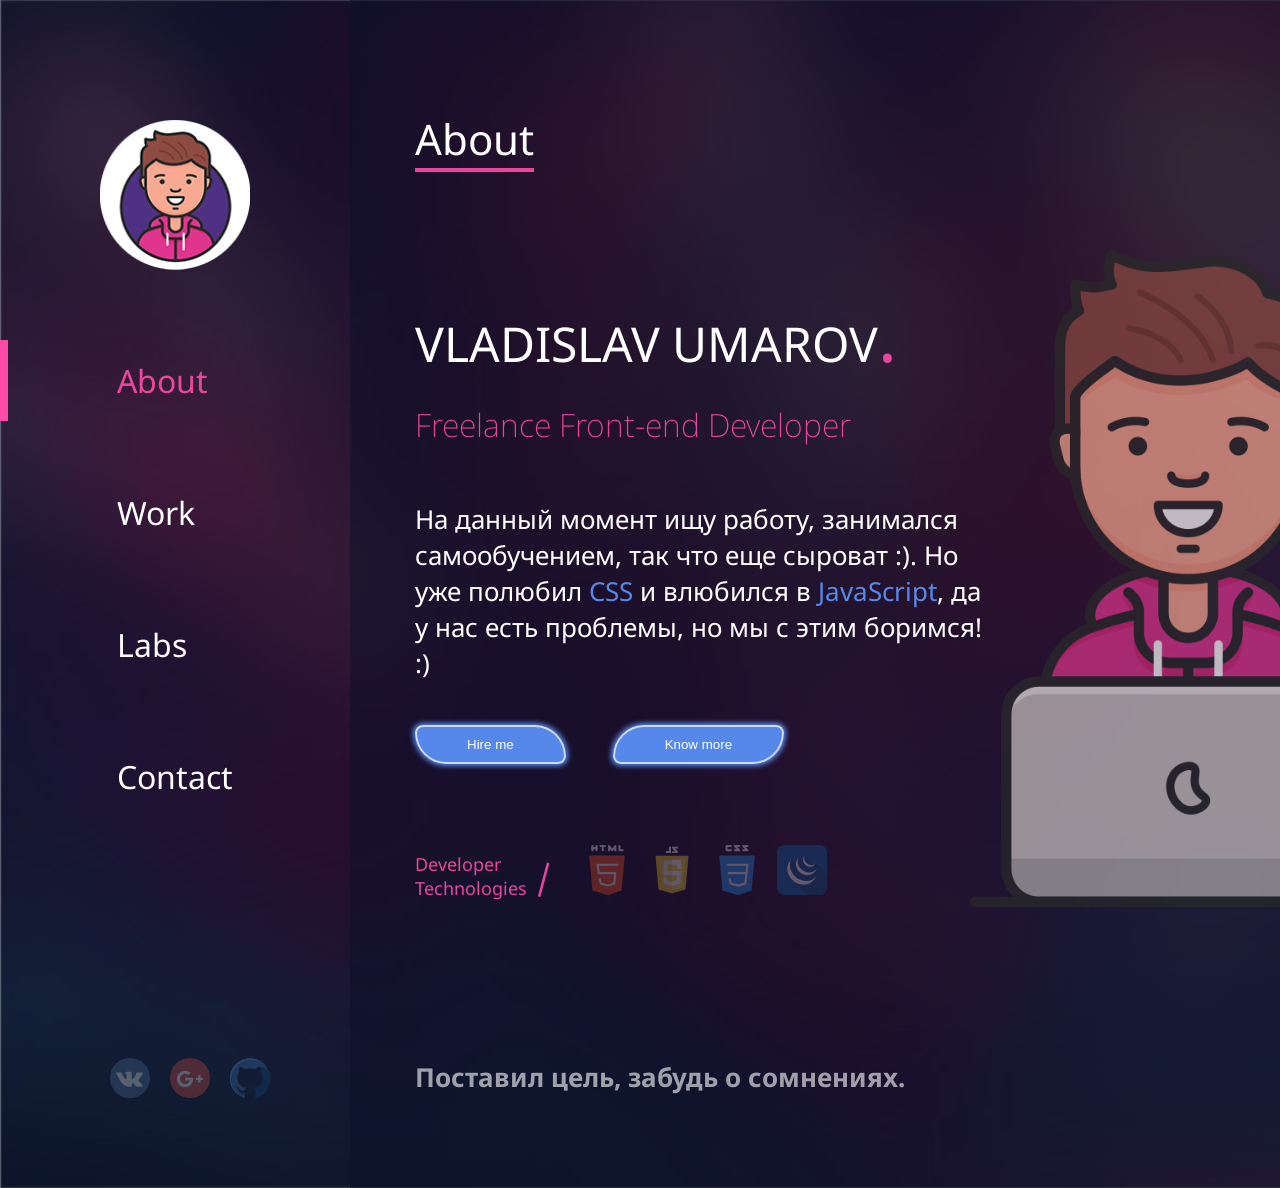
==== about.html @ 16d1de75 "test3" ====
<!DOCTYPE html>
<html lang="en">
<head>
	<meta charset="UTF-8">
  <meta name="viewport" content="width=device-width,initial-scale=1.0">
  <link href="https://fonts.googleapis.com/css?family=K2D" rel="stylesheet">
	<title>Portfolio</title>
  <link rel="stylesheet" href="css/main.css">
</head>
<body>
  <div class="container">
  <div class="index-column__left">
    	<header class="header">
    	 <div class="avatar">
         <img src="img/avatar.png" alt="avatar" a>
       </div>
       <nav class="nav-bar">
         <ul class="nav__list">
           <li class="nav__item"><a class="nav__link nav__link_active">About</a></li>
           <li class="nav__item"><a class="nav__link" href="index.html">Work</a></li>
           <li class="nav__item nav__item_dis"><a class="nav__link" href="">Labs</a></li>
           <li class="nav__item"><a class="nav__link" href="">Contact</a></li>
         </ul>
       </nav>
    	</header>

      <footer class="footer__nav-bar">
        <ul class="social__list">
          <li class="social__item"><a class="social__link" href="#"><img src="img/vk.svg" alt=""></a> </li>
          <li class="social__item"><a class="social__link" href="#"><img src="img/google-plus.svg" alt=""></a></li>
          <li class="social__item"><a class="social__link" href="#"><img src="img/github.svg" alt=""></a></li>
       </ul>
      </footer>
  </div>
  <div class="index-column__right index-column__right_avatar">
    <main class="entry">
      <h2 class="entry__title"><span class="entry__title_eff">About</span></h2>
      <section class="about">
        <h1 class="about__title">VLADISLAV UMAROV</h1>
        <h3 class="about__subtitle">Freelance Front-end Developer</h3>
        <p class="about__text">На данный момент ищу работу, занимался самообучением,
                  так что еще сыроват :). Но уже полюбил <span class="about__text_col">CSS</span> и влюбился в <span class="about__text_col">JavaScript</span>,
                  да у нас есть проблемы, но мы с этим боримся! :)
         </p>
         <button class="entry__btn entry__btn_left">Hire me</button>
         <button class="entry__btn entry__btn_right">Know more</button>
         <div class="preview">
         <p class="preview__title">Developer<br>Technologies</p>
           <ul class="preview-menu">
             <li class="preview-menu__item">
              <a class="preview-menu__link" href="#">
                <img src="img/html.svg" alt="">
              </a>
             </li>
             <li class="preview-menu__item preview-menu__item_active">
              <a class="preview-menu__link" href="#">
                <img src="img/js.svg" alt="">
              </a>
             </li>
             <li class="preview-menu__item">
              <a class="preview-menu__link" href="#">
                <img src="img/css.svg" alt="">
              </a>
             </li>
             <li class="preview-menu__item">
              <a class="preview-menu__link preview-menu__link_mod" href="#">
                <img src="img/jquery.svg" alt="">
              </a>
             </li>
           </ul>
         </div>
         <b class="entry__slogan">Поставил цель, забудь о сомнениях.</b>
      </section>
    </main>
  </div>

</body>
</html>
---- css/main.css ----
@import url("https://fonts.googleapis.com/css?family=Noto+Sans:400,700&subset=cyrillic");

:hover {
  transition: all 1s;
}

html {
  box-sizing: border-box;
  width: 100vw;
  height: 100vh;
  padding: 0;
  margin: 0;
  overflow-x: hidden;
}

body {
  box-sizing: inherit;
  width: 100%;
  height: 100%;
  padding: 0;
  margin: 0;

  font-family: "Noto Sans", sans-serif;
  font-size: 26px;
  font-weight: 400;
  color: #fff;

  background: linear-gradient(to right  bottom, purple, crimson);

}

/*   Разметка сетки на две части  */
.container {
  flex-direction: row;

  display: flex;
  min-height: 100vh;

  background-image: url(../img/bg.jpg);
  background-repeat: no-repeat;
  background-size: cover;
  background-position: 0 0;
}

.index-column__left {
  flex-direction: column;
  background-color: rgba(10,17,42, .6);
  display: flex;
  max-width: 350px;
  min-height: 100%;
}

.container:before {
  position: absolute;
  top: 250px;
  left: 345px;

  width: 5px;
  height: 600px;
  overflow-y: hidden;

  content: "";

  background-color: rgba(244, 66, 238,.02);
  border-radius: 20px;

  filter: blur(3px);
}

.index-column__right {
  position: relative;
  flex-direction: column;
  background-color: rgba(10,17,42, .8);
  display: flex;
  width: 100vw;
  min-height: 100%;
}

.index-column__right_avatar:after {
  position: absolute;
  top: 250px;
  left: 620px;

  width: 450px;
  height: 700px;

  content: "";

  background-image: url(../img/avatar-devel.png);
  background-repeat: no-repeat;
  background-size: 450px;

  opacity: .7;
}

/*Боковое меню*/
.header {
  min-width: 200px;
  padding-top: 120px;
  margin: 0;
}

.avatar {
  justify-content: center;

  display: flex;
}

.avatar img {
  width: 150px;
  height: 150px;
  margin: 0 auto;
  margin-bottom: 70px;
}

/* Навигация */
.nav__list {
  flex-direction: column;

  display: flex;
  padding: 0;
  margin: 0;
  margin-bottom: 140px;

  font-size: 32px;
  line-height: 32px;
  color: #fff;
  list-style: none;
}

.nav__item {
  position: relative;

  padding: 25px 117px;
  margin-bottom: 50px;
}

/* Ховер эффекты */
.nav__link_active:before {
  position: absolute;
  top: 0;
  left: 0;

  width: 8px;
  height: 81px;

  content: "";

  background-color: #ff4ba8;
}

.nav__item:hover:before {
  position: absolute;
  top: 0;
  left: 0;

  width: 8px;
  height: 81px;

  content: "";

  background-color: #ff4ba8;
}

.nav__item:hover {
  background-color: rgba(255,255,255, .03);

  cursor: pointer;
}

.nav__link:active {
  color: rgba(255,75,168, .9);

  transition: .1s;

  cursor: pointer;
}

.nav__link {
  text-decoration: none;
  color: #fff;
}

.nav__link_active {
  color: rgba(255,75,168, .9);
}

/* Подвал с соцсетями */
.footer__nav-bar {
  position: relative;
  bottom: 0;

  min-width: 200px;
  min-height: 20vh;

}

.social__list {
  display: flex;
  margin: 0 auto;
  margin: 50px;

  list-style: none;
}

.social__item {
  width: 40px;
  height: 40px;
  margin-left: 20px;

  opacity: .3;
}

.social__item:hover {
  box-shadow: 0 0 2px 2px #fff;
  border-radius: 50%;

  opacity: 1;
}

.social__link {
  text-decoration: none;
  color: #fff;
}

/*==============================*/

/* Основной контент*/
.entry {
  flex-direction: column;

  display: flex;
  width: 570px;
  padding: 110px 5px 0 5px;
  margin: 0;
  margin-left: 60px;
}

.entry__title_eff {
  position: relative;

  display: inline-block;
}

.entry__title_eff:after {
  position: absolute;
  bottom: -5px;
  left: 0;

  width: 100%;
  height: 4px;

  content: "";

  background-color: rgba(255,75,168, .9);;
}

.entry__title {
  padding: 0;
  margin: 0;
  margin-bottom: 120px;

  font-size: 42px;
  font-weight: 400;
}

.about__title {
  padding: 0;
  margin: 0;
  margin-bottom: 20px;

  font-size: 48px;
  font-weight: 400;
}

.about__title:after {
  position: relative;

  content: ".";
  font-size: 70px;
  color: rgba(255,75,168, .9);
}

.about__subtitle {
  margin: 0;
  margin-bottom: 55px;

  font-size: 32px;
  font-weight: 200;
  color: rgba(255,75,168, .9);
}

.about__text {
  margin: 0;
  margin-bottom: 40px;

  text-align: left;
}

.about__text_col {
  font-size: 26px;
  line-height: 32px;
  color: rgba(93,150,255, .9);
}

.preview {
  flex-direction: row;

  display: flex;
  margin-bottom: 130px;
}

.preview__title {
  position: relative;

  font-size: 18px;
  color: rgba(255,75,168, .9);
}

.preview__title::after {
  position: absolute;
  top: 0;
  left: 120px;

  content: "|";
  font-size: 35px;

  transform: rotate(15deg);
}

.preview-menu {
  display: flex;

  list-style: none;
}

.entry__btn {
  margin-bottom: 70px;
}

.entry__btn_left {
  padding: 10px 50px;
  margin-right: 40px;

  color: #fff;

  background-color: rgba(93,150,255, .9);
  box-shadow: 0 0 5px 2px rgba(93,150,255, .9);
  border: 2px solid rgba(255,255,255, .7);
  border-radius: 50px 200px 50px 200px;
}

.entry__btn_right {
  padding: 10px 50px;

  color: #fff;

  background-color: rgba(93,150,255, .9);
  box-shadow: 0 0 5px 2px rgba(93,150,255, .9);
  border: 2px solid rgba(255,255,255, .7);
  border-radius: 200px 50px 200px 50px;
}

.preview-menu__item {
  margin-top: -15px;
  margin-left: 15px;

  opacity: .3;
}

.preview-menu__item:hover {
  opacity: 1;
}

.preview-menu__link img {
  width: 50px;
  height: 50px;
}

.entry__btn:hover {
  color: #fff;

  background-color: rgba(255,75,168, .9);
  box-shadow: 0 0 5px 2px rgba(255,75,168, .9);
  border: 2px solid rgba(255,255,255, .7);
  border-radius: 200px 200px 200px 200px;
}

.entry__slogan {
  position: relative;

  margin: 0;

  color: rgba(255,255,255, .6);
}

.entry__slogan:before {
  position: absolute;
  top: -40px;
  left: -15px;
  z-index: -1;

  width: 20px;
  height: 20px;

  content: url(../img/quote-left.svg);
}

/*================ Block Work ======================*/
.work {
	height: 100%;
  max-width: 100%;
}

.block-entry {
  justify-content: space-between;

  display: flex;
  padding: 110px 0 0 0;
  margin: 0;
  margin-left: 60px;
}

.search {
  position: relative;
  top: -14px;

  width: 550px;
  height: 120px;
  margin-right: 80px;
  overflow: hidden;
}

.search__input {
  position: absolute;
  z-index: 1;

  width: 100%;
  height: 100%;
  padding: 0 65px 25px 60px;

  font-family: "PT Sans", sans-serif;
  font-size: 28px;
  letter-spacing: .3px;
  color: #ddd;

  background-color: rgba(255, 255, 255, 0);
  border: none;
  outline: none;
  transform: scaleX(0);
  transform-origin: 10%;
}

.search__button {
  position: absolute;
  right: 60px;
  bottom: 33px;

  width: 30px;
  height: 30px;

  background-color: transparent;
  border: 3px solid #fff;
  border-radius: 50%;
  outline: none;
  transform: rotate(45deg);

  cursor: pointer;

  -webkit-tap-highlight-color: transparent;
}

.search__button::-moz-focus-inner {
  border: 0;
}

.search__label {
  position: absolute;
  top: 0;
  left: 60px;

  width: 325px;
  height: 77px;
  overflow: hidden;

  font-size: 28px;
  line-height: 95px;
  letter-spacing: .3px;
  color: #ddd;

  pointer-events: none;
}

.search__label div {
  white-space: pre;
}

.search__border {
  position: absolute;
  right: 47px;
  bottom: 32px;

  width: 20px;
  height: 3px;

  background-color: transparent;
  transform: rotate(45deg);

  cursor: pointer;
}

.search__text {
  font-size: 42px;

  opacity: 0;
  pointer-events: none;
}

.search:before {
  position: absolute;
  top: 40px;
  left: 40px;

  width: 4px;
  height: 25px;

  content: "";

  background-color: #fff;

  transition: opacity .3s;

  opacity: 0;
}

.search.edge:before {
  opacity: 1;
}

.search__close {
  position: absolute;
  top: 5px;
  right: 50px;
  z-index: 5;

  font-size: 24px;
  color: rgba(255,75,168, .9);

  transition: opacity .4s;

  cursor: pointer;
  opacity: 0;
  pointer-events: none;
}

.search__close.visible {
  transition-delay: .4s;

  opacity: 1;
  pointer-events: auto;
}

.search__border_span {
  position: relative;

  display: inline-block;
  width: 150%;
}

.search__border_span:after {
  position: absolute;
  top: -30px;
  left: 0;

  width: 100%;
  height: 4px;

  content: "";

  background-color: rgba(255,255,255, 1);;
}

.gallery {
  flex-direction: row;
  flex-wrap: wrap;
  display: flex;
height: 800px;
  margin-left: 60px;
  overflow-y: scroll;
  overflow-x: hidden;

}

.gallery__item {
  width: 325px;
  height: 235px;
  margin: 0;
  margin-right: 20px;
  margin-bottom: 70px;

}
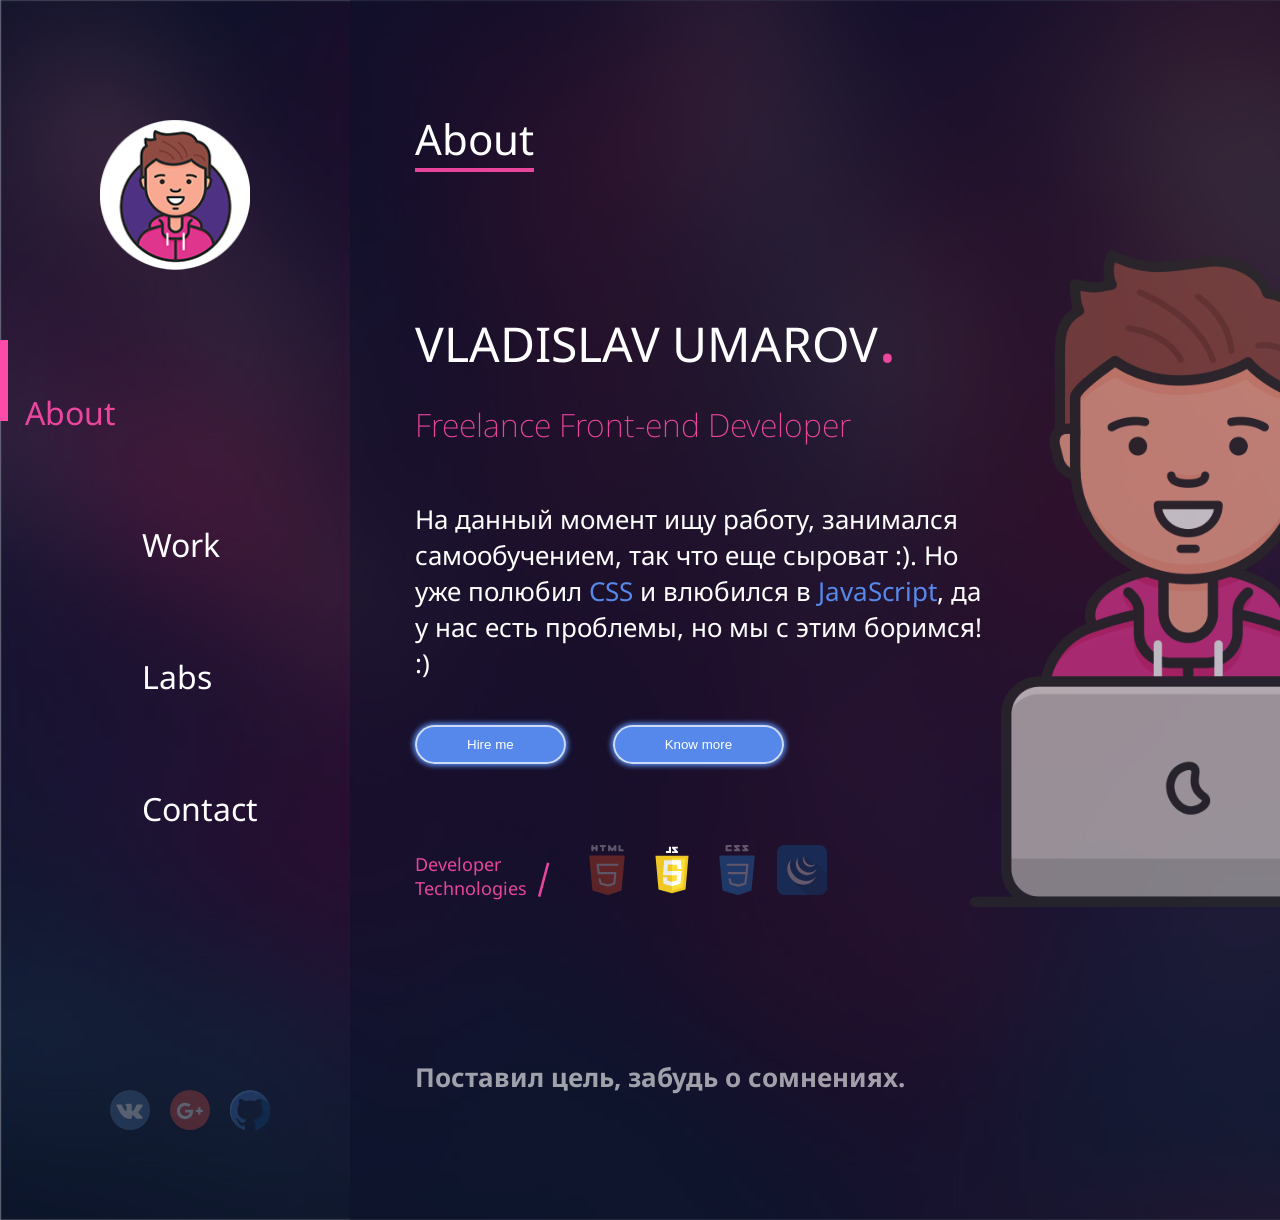
==== commit fb020153: "and new style css" ====
--- a/about.html
+++ b/about.html
@@ -48,22 +48,22 @@
          <p class="preview__title">Developer<br>Technologies</p>
            <ul class="preview-menu">
              <li class="preview-menu__item">
-              <a class="preview-menu__link" href="#">
+              <a class="preview-menu__link">
                 <img src="img/html.svg" alt="">
               </a>
              </li>
              <li class="preview-menu__item preview-menu__item_active">
-              <a class="preview-menu__link" href="#">
+              <a class="preview-menu__link">
                 <img src="img/js.svg" alt="">
               </a>
              </li>
              <li class="preview-menu__item">
-              <a class="preview-menu__link" href="#">
+              <a class="preview-menu__link">
                 <img src="img/css.svg" alt="">
               </a>
              </li>
              <li class="preview-menu__item">
-              <a class="preview-menu__link preview-menu__link_mod" href="#">
+              <a class="preview-menu__link preview-menu__link_mod">
                 <img src="img/jquery.svg" alt="">
               </a>
              </li>
--- a/css/main.css
+++ b/css/main.css
@@ -1,7 +1,7 @@
 @import url("https://fonts.googleapis.com/css?family=Noto+Sans:400,700&subset=cyrillic");
 
 :hover {
-  transition: all 1s;
+  transition: all .7s;
 }
 
 html {
@@ -25,8 +25,12 @@
   font-weight: 400;
   color: #fff;
 
-  background: linear-gradient(to right  bottom, purple, crimson);
-
+  background: linear-gradient(to right  bottom, purple, crimson) no-repeat;
+}
+
+a {
+  text-decoration: none;
+  color: inherit;
 }
 
 /*   Разметка сетки на две части  */
@@ -38,16 +42,18 @@
 
   background-image: url(../img/bg.jpg);
   background-repeat: no-repeat;
+  background-position: 0 0;
   background-size: cover;
-  background-position: 0 0;
 }
 
 .index-column__left {
   flex-direction: column;
-  background-color: rgba(10,17,42, .6);
+
   display: flex;
   max-width: 350px;
   min-height: 100%;
+
+  background-color: rgba(10,17,42, .6);
 }
 
 .container:before {
@@ -70,10 +76,12 @@
 .index-column__right {
   position: relative;
   flex-direction: column;
-  background-color: rgba(10,17,42, .8);
+
   display: flex;
   width: 100vw;
   min-height: 100%;
+
+  background-color: rgba(10,17,42, .8);
 }
 
 .index-column__right_avatar:after {
@@ -131,52 +139,56 @@
 .nav__item {
   position: relative;
 
+  padding: 25px;
+  margin-bottom: 50px;
+}
+
+/* Ховер эффекты */
+.nav__link_active:before {
+  position: absolute;
+  top: 0;
+  left: 0;
+
+  width: 8px;
+  height: 81px;
+
+  content: "";
+
+  background-color: #ff4ba8;
+}
+
+.nav__item:hover:before {
+  position: absolute;
+  top: 0;
+  left: 0;
+
+  width: 8px;
+  height: 81px;
+
+  content: "";
+
+  background-color: #ff4ba8;
+}
+
+.nav__item:hover {
+  background-color: rgba(255,255,255, .03);
+
+  cursor: pointer;
+}
+
+.nav__link:active {
+  color: rgba(255,75,168, .9);
+
+  transition: .1s;
+
+  cursor: pointer;
+}
+
+.nav__link {
   padding: 25px 117px;
   margin-bottom: 50px;
-}
-
-/* Ховер эффекты */
-.nav__link_active:before {
-  position: absolute;
-  top: 0;
-  left: 0;
-
-  width: 8px;
-  height: 81px;
-
-  content: "";
-
-  background-color: #ff4ba8;
-}
-
-.nav__item:hover:before {
-  position: absolute;
-  top: 0;
-  left: 0;
-
-  width: 8px;
-  height: 81px;
-
-  content: "";
-
-  background-color: #ff4ba8;
-}
-
-.nav__item:hover {
-  background-color: rgba(255,255,255, .03);
-
-  cursor: pointer;
-}
-
-.nav__link:active {
-  color: rgba(255,75,168, .9);
-
-  transition: .1s;
-
-  cursor: pointer;
-}
-
-.nav__link {
+
+  text-align: center;
   text-decoration: none;
   color: #fff;
 }
@@ -192,7 +204,6 @@
 
   min-width: 200px;
   min-height: 20vh;
-
 }
 
 .social__list {
@@ -347,7 +358,7 @@
   background-color: rgba(93,150,255, .9);
   box-shadow: 0 0 5px 2px rgba(93,150,255, .9);
   border: 2px solid rgba(255,255,255, .7);
-  border-radius: 50px 200px 50px 200px;
+  border-radius: 200px 200px 200px 200px;
 }
 
 .entry__btn_right {
@@ -358,7 +369,7 @@
   background-color: rgba(93,150,255, .9);
   box-shadow: 0 0 5px 2px rgba(93,150,255, .9);
   border: 2px solid rgba(255,255,255, .7);
-  border-radius: 200px 50px 200px 50px;
+  border-radius: 200px 200px 200px 200px;
 }
 
 .preview-menu__item {
@@ -367,7 +378,9 @@
 
   opacity: .3;
 }
-
+.preview-menu__item_active{
+  opacity: 1;
+}
 .preview-menu__item:hover {
   opacity: 1;
 }
@@ -408,8 +421,9 @@
 
 /*================ Block Work ======================*/
 .work {
-	height: 100%;
-  max-width: 100%;
+  width: 100%;
+  height: 100%;
+  min-width: 760px;
 }
 
 .block-entry {
@@ -580,22 +594,80 @@
   background-color: rgba(255,255,255, 1);;
 }
 
+/*============== Gallery style ===============*/
 .gallery {
   flex-direction: row;
   flex-wrap: wrap;
-  display: flex;
-height: 800px;
+
+  display: flex;
+  width: 75%;
+  height: 800px;
+  max-width: 2500px;
+  min-width: 760px;
+  padding-top: 15px;
   margin-left: 60px;
+  overflow: -moz-scrollbars-none;
+  overflow-x: hidden;
   overflow-y: scroll;
-  overflow-x: hidden;
-
+
+  -ms-overflow-style: none;
+}
+
+.gallery::-webkit-scrollbar {
+  display: none;
 }
 
 .gallery__item {
   width: 325px;
   height: 235px;
-  margin: 0;
-  margin-right: 20px;
+  margin: 0 auto;
   margin-bottom: 70px;
-
-}
+}
+
+.gallery__img:hover {
+  box-shadow: 0 0 5px 1px rgba(255,255,255, .5);
+  border-radius: 10px;
+}
+
+.gallery__text {
+  font-size: 26px;
+  text-align: center;
+  color: rgba(255,255,255, .8);
+}
+
+.gallery__link {
+}
+
+.gallery_top {
+  position: relative;
+  top: 0;
+
+  width: 73.8%;
+  height: 5px;
+  max-width: 2500px;
+  min-width: 760px;
+  padding: 0;
+  margin: 0 auto;
+  margin-left: 60px;
+
+  background-color: rgba(255,75,168, .9);
+  box-shadow: 0 4px 5px 7px rgba(0,0,0, .7);
+  border-radius: 20%;
+}
+
+.gallery_bot {
+  position: relative;
+  top: 0;
+
+  width: 73.8%;
+  height: 5px;
+  max-width: 2500px;
+  min-width: 760px;
+  padding: 0;
+  margin: 0 auto;
+  margin-left: 60px;
+
+  background-color: rgba(255,75,168, .9);
+  box-shadow: 0 -4px 5px 8px rgba(0,0,0, .7);
+  border-radius: 20%;
+}
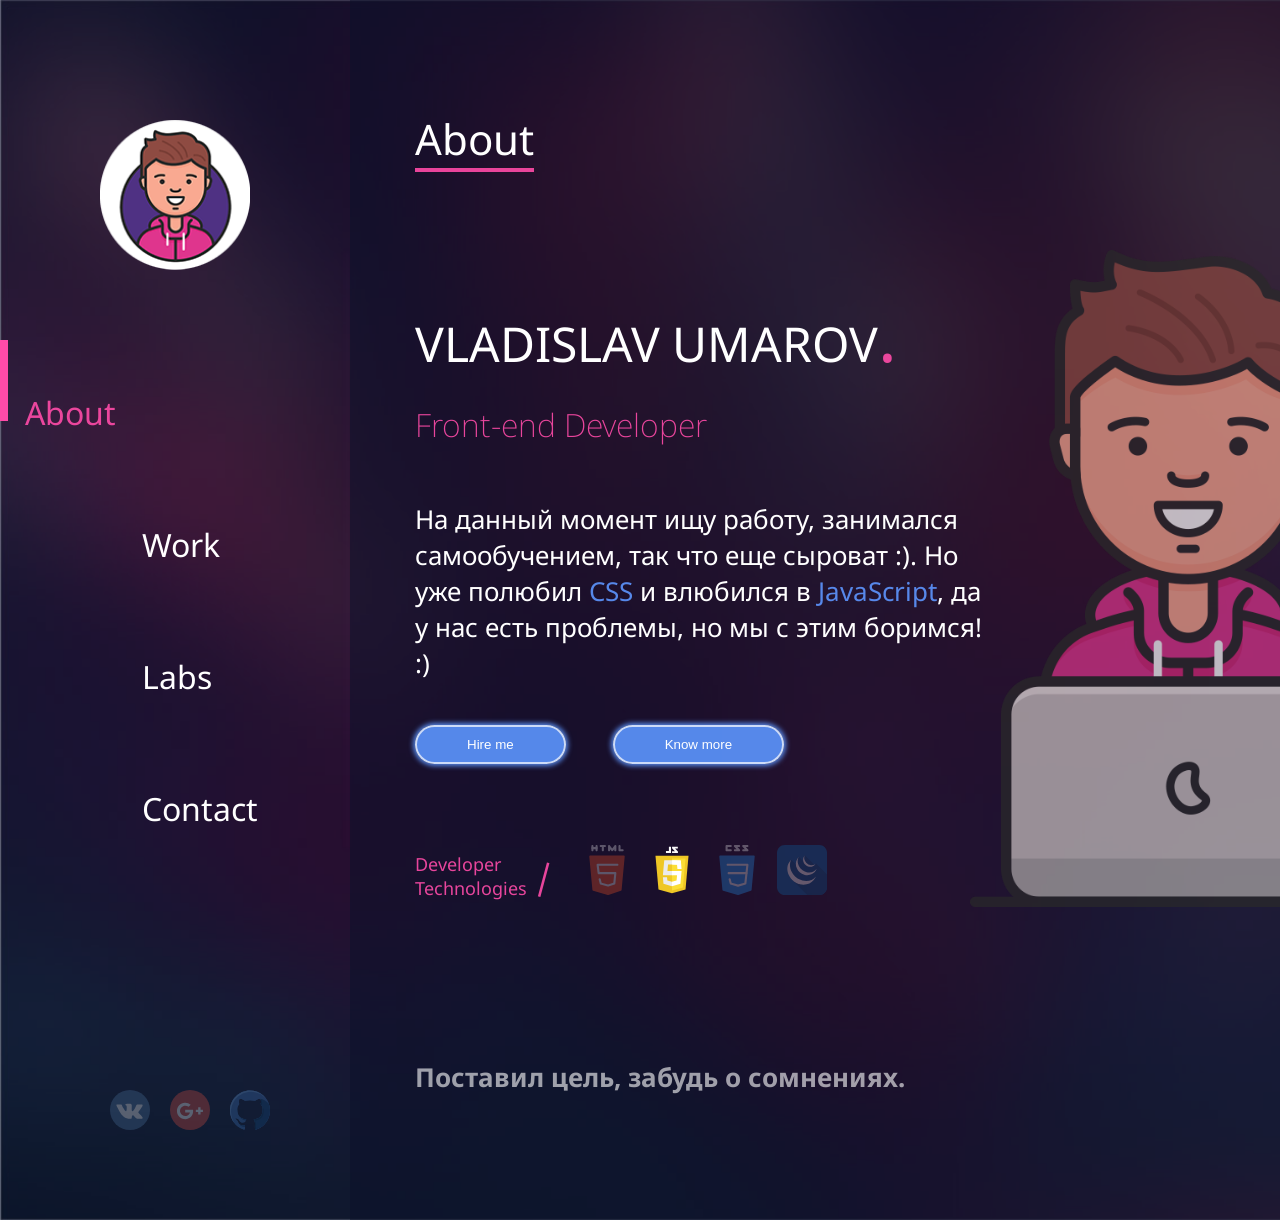
==== commit 53b20274: "and new style css" ====
--- a/about.html
+++ b/about.html
@@ -37,7 +37,7 @@
       <h2 class="entry__title"><span class="entry__title_eff">About</span></h2>
       <section class="about">
         <h1 class="about__title">VLADISLAV UMAROV</h1>
-        <h3 class="about__subtitle">Freelance Front-end Developer</h3>
+        <h3 class="about__subtitle">Front-end Developer</h3>
         <p class="about__text">На данный момент ищу работу, занимался самообучением,
                   так что еще сыроват :). Но уже полюбил <span class="about__text_col">CSS</span> и влюбился в <span class="about__text_col">JavaScript</span>,
                   да у нас есть проблемы, но мы с этим боримся! :)
--- a/css/main.css
+++ b/css/main.css
@@ -378,9 +378,11 @@
 
   opacity: .3;
 }
-.preview-menu__item_active{
+
+.preview-menu__item_active {
   opacity: 1;
 }
+
 .preview-menu__item:hover {
   opacity: 1;
 }
@@ -606,9 +608,9 @@
   min-width: 760px;
   padding-top: 15px;
   margin-left: 60px;
-  overflow: -moz-scrollbars-none;
   overflow-x: hidden;
   overflow-y: scroll;
+  overflow: -moz-scrollbars-none;
 
   -ms-overflow-style: none;
 }
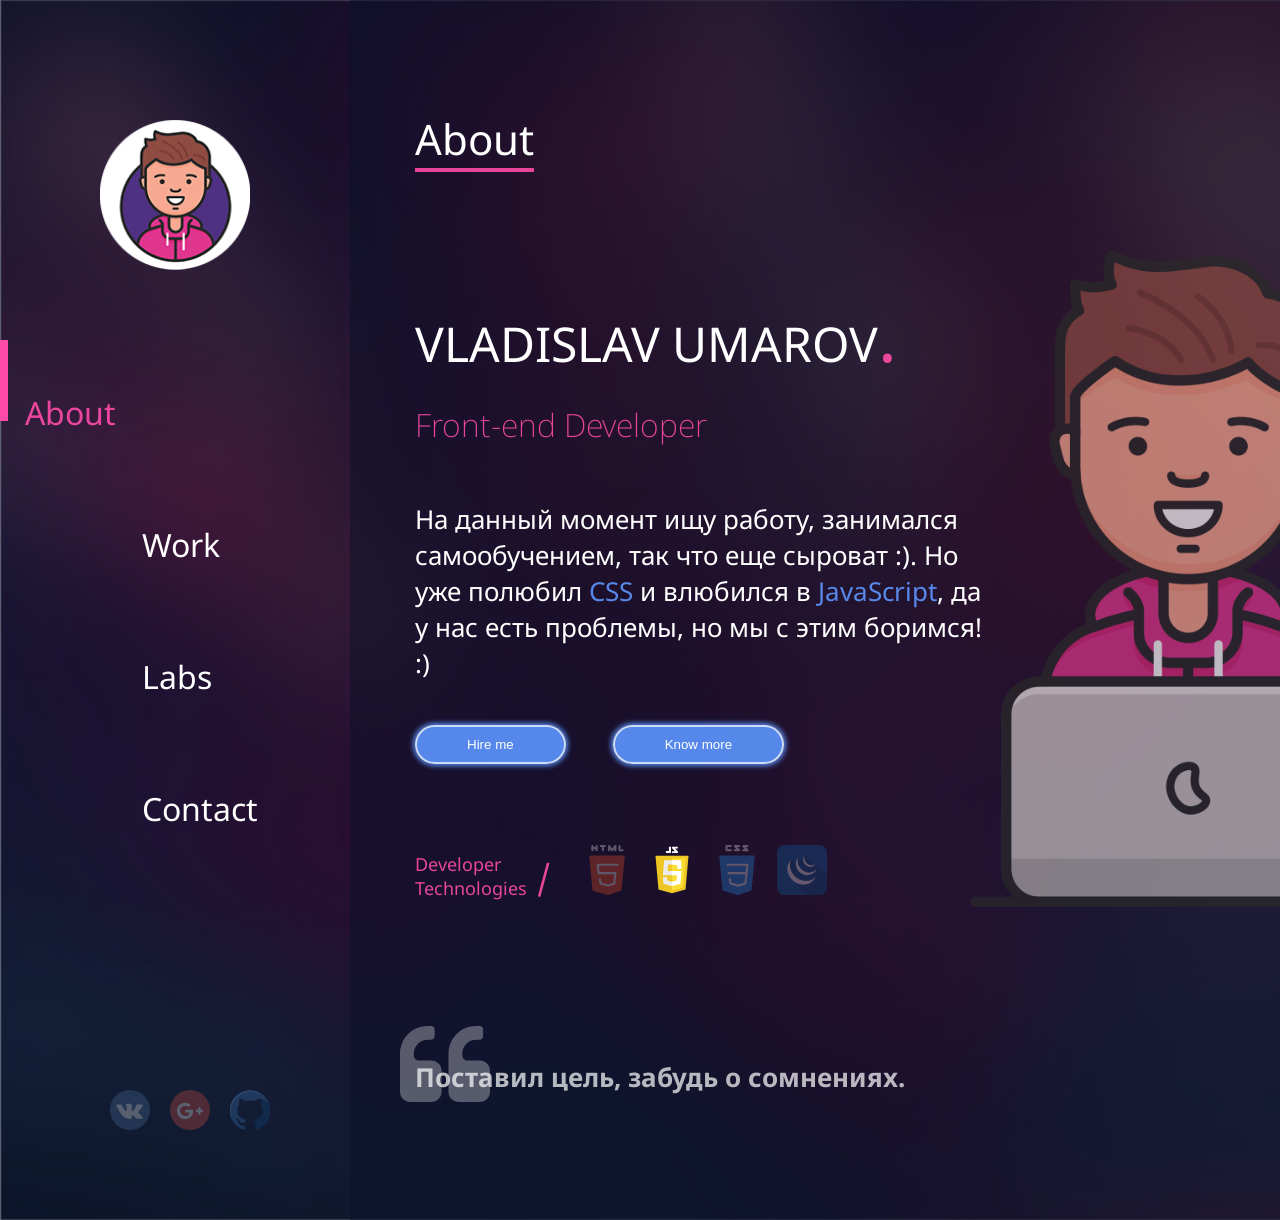
==== commit 55495644: "add new page" ====
--- a/about.html
+++ b/about.html
@@ -5,7 +5,7 @@
   <meta name="viewport" content="width=device-width,initial-scale=1.0">
   <link href="https://fonts.googleapis.com/css?family=K2D" rel="stylesheet">
 	<title>Portfolio</title>
-  <link rel="stylesheet" href="css/main.css">
+  <link rel="stylesheet" href="css/style.css">
 </head>
 <body>
   <div class="container">
@@ -18,7 +18,7 @@
          <ul class="nav__list">
            <li class="nav__item"><a class="nav__link nav__link_active">About</a></li>
            <li class="nav__item"><a class="nav__link" href="index.html">Work</a></li>
-           <li class="nav__item nav__item_dis"><a class="nav__link" href="">Labs</a></li>
+           <li class="nav__item nav__item_dis"><a class="nav__link" href="labs.html">Labs</a></li>
            <li class="nav__item"><a class="nav__link" href="">Contact</a></li>
          </ul>
        </nav>
--- a/css/style.css
+++ b/css/style.css
@@ -0,0 +1,686 @@
+@import url("https://fonts.googleapis.com/css?family=Noto+Sans:400,700&subset=cyrillic");
+
+:hover {
+  transition: all .7s;
+}
+::-webkit-scrollbar{
+	display: none;
+}
+::-moz-scrollbar{
+	width: 0;
+}
+html {
+  box-sizing: border-box;
+  width: 100vw;
+  height: 100vh;
+  padding: 0;
+  margin: 0;
+  overflow-x: hidden;
+
+}
+
+body {
+  box-sizing: inherit;
+  width: 100%;
+  height: 100%;
+  padding: 0;
+  margin: 0;
+
+  font-family: "Noto Sans", sans-serif;
+  font-size: 26px;
+  font-weight: 400;
+  color: #fff;
+	cursor: url(../cur1089.cur), progress !important;
+  background: linear-gradient(to right  bottom, purple, crimson) no-repeat;
+}
+
+a {
+  text-decoration: none;
+  color: inherit;
+  cursor: url(../cur1089.cur), progress !important;
+}
+button{
+	cursor: url(../cur1089.cur), progress !important;
+}
+
+/*   Разметка сетки на две части  */
+.container {
+  flex-direction: row;
+
+  display: flex;
+  min-height: 100vh;
+
+  background-image: url(../img/bg.jpg);
+  background-repeat: no-repeat;
+  background-position: 0 0;
+  background-size: cover;
+}
+
+.index-column__left {
+  flex-direction: column;
+
+  display: flex;
+  max-width: 350px;
+  min-height: 100%;
+
+  background-color: rgba(10,17,42, .6);
+}
+
+.container:before {
+  position: absolute;
+  top: 250px;
+  left: 345px;
+
+  width: 5px;
+  height: 600px;
+  overflow-y: hidden;
+
+  content: "";
+
+  background-color: rgba(244, 66, 238,.02);
+  border-radius: 20px;
+
+  filter: blur(3px);
+}
+
+.index-column__right {
+  position: relative;
+  flex-direction: column;
+
+  display: flex;
+  width: 100vw;
+  min-height: 100%;
+
+  background-color: rgba(10,17,42, .8);
+}
+
+.index-column__right_avatar:after {
+  position: absolute;
+  top: 250px;
+  left: 620px;
+
+  width: 450px;
+  height: 700px;
+
+  content: "";
+
+  background-image: url(../img/avatar-devel.png);
+  background-repeat: no-repeat;
+  background-size: 450px;
+
+  opacity: .7;
+}
+
+/*Боковое меню*/
+.header {
+  min-width: 200px;
+  padding-top: 120px;
+  margin: 0;
+}
+
+.avatar {
+  justify-content: center;
+
+  display: flex;
+}
+
+.avatar img {
+  width: 150px;
+  height: 150px;
+  margin: 0 auto;
+  margin-bottom: 70px;
+}
+
+/* Навигация */
+.nav__list {
+  flex-direction: column;
+
+  display: flex;
+  padding: 0;
+  margin: 0;
+  margin-bottom: 140px;
+
+  font-size: 32px;
+  line-height: 32px;
+  color: #fff;
+  list-style: none;
+}
+
+.nav__item {
+  position: relative;
+  padding: 25px;
+  margin-bottom: 50px;
+}
+
+/* Ховер эффекты */
+.nav__link_active:before {
+  position: absolute;
+  top: 0;
+  left: 0;
+
+  width: 8px;
+  height: 81px;
+
+  content: "";
+
+  background-color: #ff4ba8;
+}
+
+.nav__item:hover:before {
+  position: absolute;
+  top: 0;
+  left: 0;
+
+  width: 8px;
+  height: 81px;
+
+  content: "";
+
+  background-color: #ff4ba8;
+}
+
+.nav__item:hover {
+  background-color: rgba(255,255,255, .03);
+}
+
+.nav__link:active {
+  color: rgba(255,75,168, .9);
+  transition: .1s;
+
+}
+
+.nav__link {
+  padding: 25px 117px;
+  margin-bottom: 50px;
+
+  text-align: center;
+  text-decoration: none;
+  color: #fff;
+
+}
+
+.nav__link_active {
+  color: rgba(255,75,168, .9);
+
+}
+
+/* Подвал с соцсетями */
+.footer__nav-bar {
+  position: relative;
+  bottom: 0;
+
+  min-width: 200px;
+  min-height: 20vh;
+}
+
+.social__list {
+  display: flex;
+  margin: 0 auto;
+  margin: 50px;
+
+  list-style: none;
+}
+
+.social__item {
+  width: 40px;
+  height: 40px;
+  margin-left: 20px;
+
+  opacity: .3;
+}
+
+.social__item:hover {
+  box-shadow: 0 0 2px 2px #fff;
+  border-radius: 50%;
+
+  opacity: 1;
+}
+
+.social__link {
+  text-decoration: none;
+  color: #fff;
+}
+
+/*==============================*/
+
+/* Основной контент*/
+.entry {
+  flex-direction: column;
+
+  display: flex;
+  width: 570px;
+  padding: 110px 5px 0 5px;
+  margin: 0;
+  margin-left: 60px;
+}
+
+.entry__title_eff {
+  position: relative;
+
+  display: inline-block;
+}
+
+.entry__title_eff:after {
+  position: absolute;
+  bottom: -5px;
+  left: 0;
+
+  width: 100%;
+  height: 4px;
+
+  content: "";
+
+  background-color: rgba(255,75,168, .9);;
+}
+
+.entry__title {
+  padding: 0;
+  margin: 0;
+  margin-bottom: 120px;
+
+  font-size: 42px;
+  font-weight: 400;
+}
+
+.about__title {
+  padding: 0;
+  margin: 0;
+  margin-bottom: 20px;
+
+  font-size: 48px;
+  font-weight: 400;
+}
+
+.about__title:after {
+  position: relative;
+
+  content: ".";
+  font-size: 70px;
+  color: rgba(255,75,168, .9);
+}
+
+.about__subtitle {
+  margin: 0;
+  margin-bottom: 55px;
+
+  font-size: 32px;
+  font-weight: 200;
+  color: rgba(255,75,168, .9);
+}
+
+.about__text {
+  margin: 0;
+  margin-bottom: 40px;
+
+  text-align: left;
+}
+
+.about__text_col {
+  font-size: 26px;
+  line-height: 32px;
+  color: rgba(93,150,255, .9);
+}
+
+.preview {
+  flex-direction: row;
+
+  display: flex;
+  margin-bottom: 130px;
+}
+
+.preview__title {
+  position: relative;
+
+  font-size: 18px;
+  color: rgba(255,75,168, .9);
+}
+
+.preview__title::after {
+  position: absolute;
+  top: 0;
+  left: 120px;
+
+  content: "|";
+  font-size: 35px;
+
+  transform: rotate(15deg);
+}
+
+.preview-menu {
+  display: flex;
+
+  list-style: none;
+}
+
+.entry__btn {
+  margin-bottom: 70px;
+}
+
+.entry__btn_left {
+  padding: 10px 50px;
+  margin-right: 40px;
+
+  color: #fff;
+
+  background-color: rgba(93,150,255, .9);
+  box-shadow: 0 0 5px 2px rgba(93,150,255, .9);
+  border: 2px solid rgba(255,255,255, .7);
+  border-radius: 200px 200px 200px 200px;
+}
+
+.entry__btn_right {
+  padding: 10px 50px;
+
+  color: #fff;
+
+  background-color: rgba(93,150,255, .9);
+  box-shadow: 0 0 5px 2px rgba(93,150,255, .9);
+  border: 2px solid rgba(255,255,255, .7);
+  border-radius: 200px 200px 200px 200px;
+}
+
+.preview-menu__item {
+  margin-top: -15px;
+  margin-left: 15px;
+
+  opacity: .3;
+}
+
+.preview-menu__item_active {
+  opacity: 1;
+}
+
+.preview-menu__item:hover {
+  opacity: 1;
+}
+
+.preview-menu__link img {
+  width: 50px;
+  height: 50px;
+}
+
+.entry__btn:hover {
+  color: #fff;
+
+  background-color: rgba(255,75,168, .9);
+  box-shadow: 0 0 5px 2px rgba(255,75,168, .9);
+  border: 2px solid rgba(255,255,255, .7);
+  border-radius: 200px 200px 200px 200px;
+}
+
+.entry__slogan {
+  position: relative;
+
+  margin: 0;
+
+  color: rgba(255,255,255, .7);
+}
+
+.entry__slogan:before {
+  position: absolute;
+  top: -40px;
+  left: -15px;
+  z-index: 0;
+
+  width: 20px;
+  height: 20px;
+
+  content: url(../img/quote-left.svg);
+}
+
+/*================ Block Work ======================*/
+.work {
+  width: 100%;
+  height: 100%;
+  min-width: 760px;
+}
+
+.block-entry {
+  justify-content: space-between;
+
+  display: flex;
+  padding: 110px 0 0 0;
+  margin: 0;
+  margin-left: 60px;
+}
+
+.search {
+  position: relative;
+  top: -14px;
+
+  width: 550px;
+  height: 120px;
+  margin-right: 80px;
+  overflow: hidden;
+}
+
+.search__input {
+  position: absolute;
+  z-index: 1;
+
+  width: 100%;
+  height: 100%;
+  padding: 0 65px 25px 60px;
+
+  font-family: "PT Sans", sans-serif;
+  font-size: 28px;
+  letter-spacing: .3px;
+  color: #ddd;
+
+  background-color: rgba(255, 255, 255, 0);
+  border: none;
+  outline: none;
+  transform: scaleX(0);
+  transform-origin: 10%;
+}
+
+.search__button {
+  position: absolute;
+  right: 60px;
+  bottom: 33px;
+
+  width: 30px;
+  height: 30px;
+
+  background-color: transparent;
+  border: 3px solid #fff;
+  border-radius: 50%;
+  outline: none;
+  transform: rotate(45deg);
+
+
+
+  -webkit-tap-highlight-color: transparent;
+}
+
+.search__button::-moz-focus-inner {
+  border: 0;
+}
+
+.search__label {
+  position: absolute;
+  top: 0;
+  left: 60px;
+
+  width: 325px;
+  height: 77px;
+  overflow: hidden;
+
+  font-size: 28px;
+  line-height: 95px;
+  letter-spacing: .3px;
+  color: #ddd;
+
+  pointer-events: none;
+}
+
+.search__label div {
+  white-space: pre;
+}
+
+.search__border {
+  position: absolute;
+  right: 47px;
+  bottom: 32px;
+
+  width: 20px;
+  height: 3px;
+
+  background-color: transparent;
+  transform: rotate(45deg);
+
+
+}
+
+.search__text {
+  font-size: 42px;
+
+  opacity: 0;
+  pointer-events: none;
+}
+
+.search:before {
+  position: absolute;
+  top: 40px;
+  left: 40px;
+
+  width: 4px;
+  height: 25px;
+
+  content: "";
+
+  background-color: #fff;
+
+  transition: opacity .3s;
+
+  opacity: 0;
+}
+
+.search.edge:before {
+  opacity: 1;
+}
+
+.search__close {
+  position: absolute;
+  top: 5px;
+  right: 50px;
+  z-index: 5;
+
+  font-size: 24px;
+  color: rgba(255,75,168, .9);
+
+  transition: opacity .4s;
+
+
+  opacity: 0;
+  pointer-events: none;
+}
+
+.search__close.visible {
+  transition-delay: .4s;
+
+  opacity: 1;
+  pointer-events: auto;
+}
+
+.search__border_span {
+  position: relative;
+
+  display: inline-block;
+  width: 150%;
+}
+
+.search__border_span:after {
+  position: absolute;
+  top: -30px;
+  left: 0;
+
+  width: 100%;
+  height: 4px;
+
+  content: "";
+
+  background-color: rgba(255,255,255, 1);;
+}
+
+/*============== Gallery style ===============*/
+.gallery,
+.labs-gallery {
+  flex-direction: row;
+  flex-wrap: wrap;
+
+  display: flex;
+  width: 75%;
+  height: 800px;
+  max-width: 2500px;
+  min-width: 760px;
+  padding-top: 15px;
+  margin-left: 60px;
+  overflow-x: hidden;
+  overflow-y: scroll;
+  overflow: -moz-scrollbars-none;
+
+  -ms-overflow-style: none;
+}
+
+.gallery__item {
+  width: 325px;
+  height: 235px;
+  margin: 0 auto;
+  margin-bottom: 70px;
+}
+
+.gallery__img:hover {
+  box-shadow: 0 0 5px 1px rgba(255,255,255, .5);
+  border-radius: 10px;
+}
+
+.gallery__text {
+  font-size: 26px;
+  text-align: center;
+  color: rgba(255,255,255, .8);
+}
+
+.gallery__link {
+}
+
+.gallery_top {
+  position: relative;
+  top: 0;
+
+  width: 73.8%;
+  height: 5px;
+  max-width: 2500px;
+  min-width: 760px;
+  padding: 0;
+  margin: 0 auto;
+  margin-left: 60px;
+
+  background-color: rgba(255,75,168, .9);
+  box-shadow: 0 4px 5px 7px rgba(0,0,0, .7);
+  border-radius: 20%;
+}
+
+.gallery_bot {
+  position: relative;
+  top: 0;
+
+  width: 73.8%;
+  height: 5px;
+  max-width: 2500px;
+  min-width: 760px;
+  padding: 0;
+  margin: 0 auto;
+  margin-left: 60px;
+
+  background-color: rgba(255,75,168, .9);
+  box-shadow: 0 -4px 5px 8px rgba(0,0,0, .7);
+  border-radius: 20%;
+}
+/*========= labs =========*/
+.labs-gallery__item{
+	width: 480px;
+	height: 550px;
+	margin: 0;
+	margin-right: auto;
+}
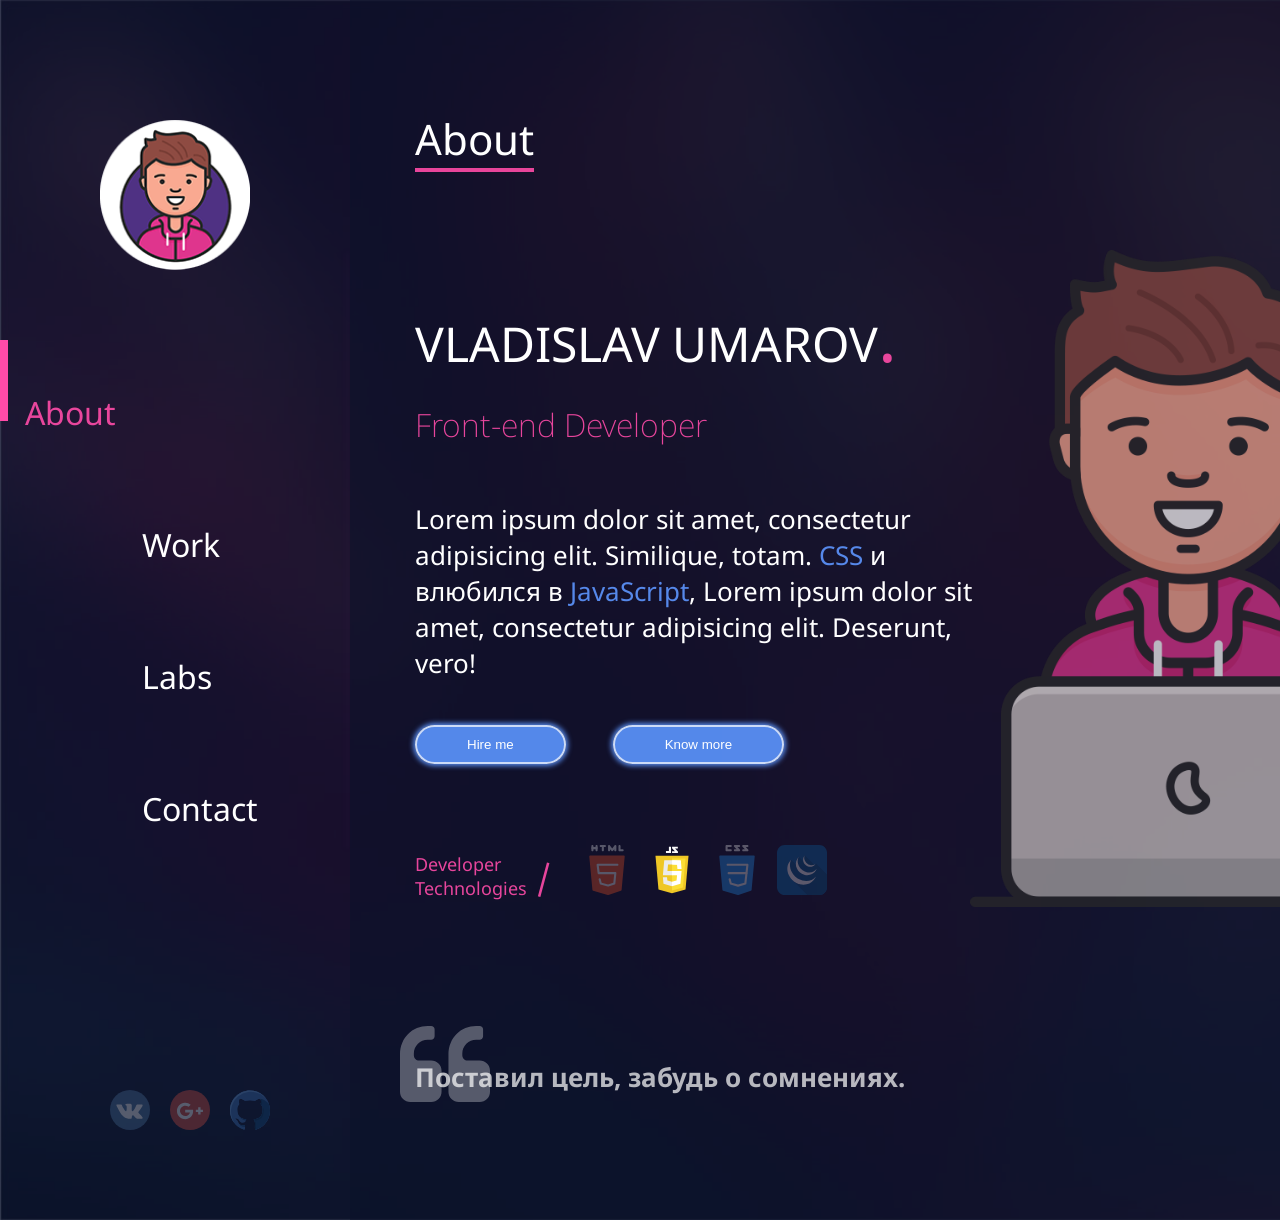
==== commit 81a47253: "add server and add new style for blog" ====
--- a/about.html
+++ b/about.html
@@ -26,7 +26,7 @@
 
       <footer class="footer__nav-bar">
         <ul class="social__list">
-          <li class="social__item"><a class="social__link" href="#"><img src="img/vk.svg" alt=""></a> </li>
+          <li class="social__item"><a class="social__link" href="https://vk.com/vladusha_u"><img src="img/vk.svg" alt=""></a> </li>
           <li class="social__item"><a class="social__link" href="#"><img src="img/google-plus.svg" alt=""></a></li>
           <li class="social__item"><a class="social__link" href="#"><img src="img/github.svg" alt=""></a></li>
        </ul>
@@ -38,12 +38,11 @@
       <section class="about">
         <h1 class="about__title">VLADISLAV UMAROV</h1>
         <h3 class="about__subtitle">Front-end Developer</h3>
-        <p class="about__text">На данный момент ищу работу, занимался самообучением,
-                  так что еще сыроват :). Но уже полюбил <span class="about__text_col">CSS</span> и влюбился в <span class="about__text_col">JavaScript</span>,
-                  да у нас есть проблемы, но мы с этим боримся! :)
+        <p class="about__text">Lorem ipsum dolor sit amet, consectetur adipisicing elit. Similique, totam. <span class="about__text_col">CSS</span> и влюбился в <span class="about__text_col">JavaScript</span>,
+          Lorem ipsum dolor sit amet, consectetur adipisicing elit. Deserunt, vero!
          </p>
-         <button class="entry__btn entry__btn_left">Hire me</button>
-         <button class="entry__btn entry__btn_right">Know more</button>
+         <button class="entry__btn entry__btn_left btn">Hire me</button>
+         <button class="entry__btn btn">Know more</button>
          <div class="preview">
          <p class="preview__title">Developer<br>Technologies</p>
            <ul class="preview-menu">
@@ -73,6 +72,6 @@
       </section>
     </main>
   </div>
-
+<script type="text/javascript" src="js/main.js"></script>
 </body>
 </html>
--- a/css/style.css
+++ b/css/style.css
@@ -3,12 +3,15 @@
 :hover {
   transition: all .7s;
 }
-::-webkit-scrollbar{
-	display: none;
-}
-::-moz-scrollbar{
-	width: 0;
-}
+
+::-webkit-scrollbar {
+  display: none;
+}
+
+::-moz-scrollbar {
+  width: 0;
+}
+
 html {
   box-sizing: border-box;
   width: 100vw;
@@ -16,7 +19,6 @@
   padding: 0;
   margin: 0;
   overflow-x: hidden;
-
 }
 
 body {
@@ -30,17 +32,21 @@
   font-size: 26px;
   font-weight: 400;
   color: #fff;
-	cursor: url(../cur1089.cur), progress !important;
+
   background: linear-gradient(to right  bottom, purple, crimson) no-repeat;
+
+  cursor: url(../cur1089.cur), progress !important;
 }
 
 a {
   text-decoration: none;
   color: inherit;
+
   cursor: url(../cur1089.cur), progress !important;
 }
-button{
-	cursor: url(../cur1089.cur), progress !important;
+
+button {
+  cursor: url(../cur1089.cur), progress !important;
 }
 
 /*   Разметка сетки на две части  */
@@ -63,7 +69,7 @@
   max-width: 350px;
   min-height: 100%;
 
-  background-color: rgba(10,17,42, .6);
+  background-color: rgba(10,17,42, .8);
 }
 
 .container:before {
@@ -91,7 +97,7 @@
   width: 100vw;
   min-height: 100%;
 
-  background-color: rgba(10,17,42, .8);
+  background-color: rgba(10,17,42, .9);
 }
 
 .index-column__right_avatar:after {
@@ -148,6 +154,7 @@
 
 .nav__item {
   position: relative;
+
   padding: 25px;
   margin-bottom: 50px;
 }
@@ -185,8 +192,8 @@
 
 .nav__link:active {
   color: rgba(255,75,168, .9);
+
   transition: .1s;
-
 }
 
 .nav__link {
@@ -196,12 +203,10 @@
   text-align: center;
   text-decoration: none;
   color: #fff;
-
 }
 
 .nav__link_active {
   color: rgba(255,75,168, .9);
-
 }
 
 /* Подвал с соцсетями */
@@ -357,8 +362,12 @@
 }
 
 .entry__btn_left {
+  margin-right: 40px;
+}
+
+.btn,
+.btn {
   padding: 10px 50px;
-  margin-right: 40px;
 
   color: #fff;
 
@@ -368,17 +377,6 @@
   border-radius: 200px 200px 200px 200px;
 }
 
-.entry__btn_right {
-  padding: 10px 50px;
-
-  color: #fff;
-
-  background-color: rgba(93,150,255, .9);
-  box-shadow: 0 0 5px 2px rgba(93,150,255, .9);
-  border: 2px solid rgba(255,255,255, .7);
-  border-radius: 200px 200px 200px 200px;
-}
-
 .preview-menu__item {
   margin-top: -15px;
   margin-left: 15px;
@@ -399,7 +397,7 @@
   height: 50px;
 }
 
-.entry__btn:hover {
+.btn:hover {
   color: #fff;
 
   background-color: rgba(255,75,168, .9);
@@ -488,8 +486,6 @@
   outline: none;
   transform: rotate(45deg);
 
-
-
   -webkit-tap-highlight-color: transparent;
 }
 
@@ -528,8 +524,6 @@
 
   background-color: transparent;
   transform: rotate(45deg);
-
-
 }
 
 .search__text {
@@ -571,7 +565,6 @@
 
   transition: opacity .4s;
 
-
   opacity: 0;
   pointer-events: none;
 }
@@ -604,21 +597,20 @@
 }
 
 /*============== Gallery style ===============*/
-.gallery,
-.labs-gallery {
+.gallery {
   flex-direction: row;
   flex-wrap: wrap;
 
   display: flex;
-  width: 75%;
+  width: 90%;
   height: 800px;
   max-width: 2500px;
   min-width: 760px;
   padding-top: 15px;
   margin-left: 60px;
+  overflow: -moz-scrollbars-none;
   overflow-x: hidden;
   overflow-y: scroll;
-  overflow: -moz-scrollbars-none;
 
   -ms-overflow-style: none;
 }
@@ -630,6 +622,63 @@
   margin-bottom: 70px;
 }
 
+.bg-body {
+  position: fixed;
+  top: 0;
+  left: 0;
+  align-items: center;
+  flex-direction: column;
+  justify-content: center;
+  z-index: 999;
+
+  display: flex;
+  width: 100vw;
+  height: 100vh;
+
+  background-color: rgba(0,0,0, .2);
+}
+
+.gallery__img_zoom {
+  width: 800px;
+  height: 600px;
+
+  box-shadow: 0 0 5px 5px #fff;
+  border-radius: 10px;
+  border-radius: 2px solid #fff;
+}
+
+@keyframes closeImg {
+  0% {
+    transform: scale(1);
+
+    opacity: 0;
+  }
+
+  100% {
+    transform: scale(0);
+
+    opacity: .8;
+  }
+}
+
+@keyframes openImg {
+  0% {
+    transform: scale(0);
+  }
+
+  100% {
+    transform: scale(1);
+  }
+}
+
+.bg-open {
+  animation: openImg 1s;
+}
+
+.bg-close {
+  animation: closeImg 1s;
+}
+
 .gallery__img:hover {
   box-shadow: 0 0 5px 1px rgba(255,255,255, .5);
   border-radius: 10px;
@@ -648,7 +697,7 @@
   position: relative;
   top: 0;
 
-  width: 73.8%;
+  width: 90%;
   height: 5px;
   max-width: 2500px;
   min-width: 760px;
@@ -665,7 +714,7 @@
   position: relative;
   top: 0;
 
-  width: 73.8%;
+  width: 90%;
   height: 5px;
   max-width: 2500px;
   min-width: 760px;
@@ -677,10 +726,114 @@
   box-shadow: 0 -4px 5px 8px rgba(0,0,0, .7);
   border-radius: 20%;
 }
+
 /*========= labs =========*/
-.labs-gallery__item{
-	width: 480px;
-	height: 550px;
-	margin: 0;
-	margin-right: auto;
-}
+.labs-gallery {
+  flex-direction: row;
+  flex-wrap: wrap;
+
+  display: flex;
+  width: 90%;
+  height: 800px;
+  max-width: 2500px;
+  min-width: 760px;
+  padding-top: 15px;
+  margin-left: 60px;
+  overflow: -moz-scrollbars-none;
+  overflow-x: hidden;
+  overflow-y: scroll;
+
+  -ms-overflow-style: none;
+}
+
+.labs-gallery__item {
+  width: 480px;
+  height: 650px;
+  min-height: 450px;
+  margin: 0;
+  margin-right: auto;
+  margin-bottom: 60px;
+
+  background-color: rgba(10,17,42, .8);
+  border-radius: 5px;
+}
+
+.labs-gallery__img {
+  width: 480px;
+  height: 380px;
+
+  border: -2px solid #fff;
+  border-radius: 5px;
+}
+
+.labs-gallery__title {
+  margin-left: 30px;
+
+  font-size: 26px;
+  color: #fff;
+}
+
+.labs-gallery_text {
+  margin: 0 30px;
+  margin-bottom: 40px;
+
+  font-size: 18px;
+  color: rgba(255,255,255, .60);
+  word-wrap: break-word;
+
+  -moz-hyphens: auto;
+  -webkit-hyphens: auto;
+  -ms-hyphens: auto;
+}
+
+.labs-gallery__link {
+  padding: 10px;
+  margin-left: 30px;
+
+  font-size: 16px;
+  color: #fff;
+}
+
+.blog-content {
+  flex-direction: column;
+  justify-content: center;
+
+  display: flex;
+  width: 60%;
+  height: 600px;
+  overflow-y: scroll;
+
+  color: #fff;
+
+  background-image: url(bg.jpg);
+  box-shadow: 0 0 10px 4px rgba(255,75,168, .7);
+  border: 3px solid rgba(255,255,255, .8);
+  border-radius: 10px;
+}
+
+.blog-content__wrap {
+  flex-direction: column;
+
+  display: flex;
+  width: 90%;
+  padding: 0 5%;
+}
+
+.blog-content__title {
+  margin: 0 auto;
+
+  color: #fff;
+}
+
+.visuallyhidden {
+  position: absolute;
+
+  width: 1px;
+  height: 1px;
+  padding: 0;
+  margin: -1px;
+  overflow: hidden;
+  clip: rect(0 0 0 0);
+
+  border: 0;
+}
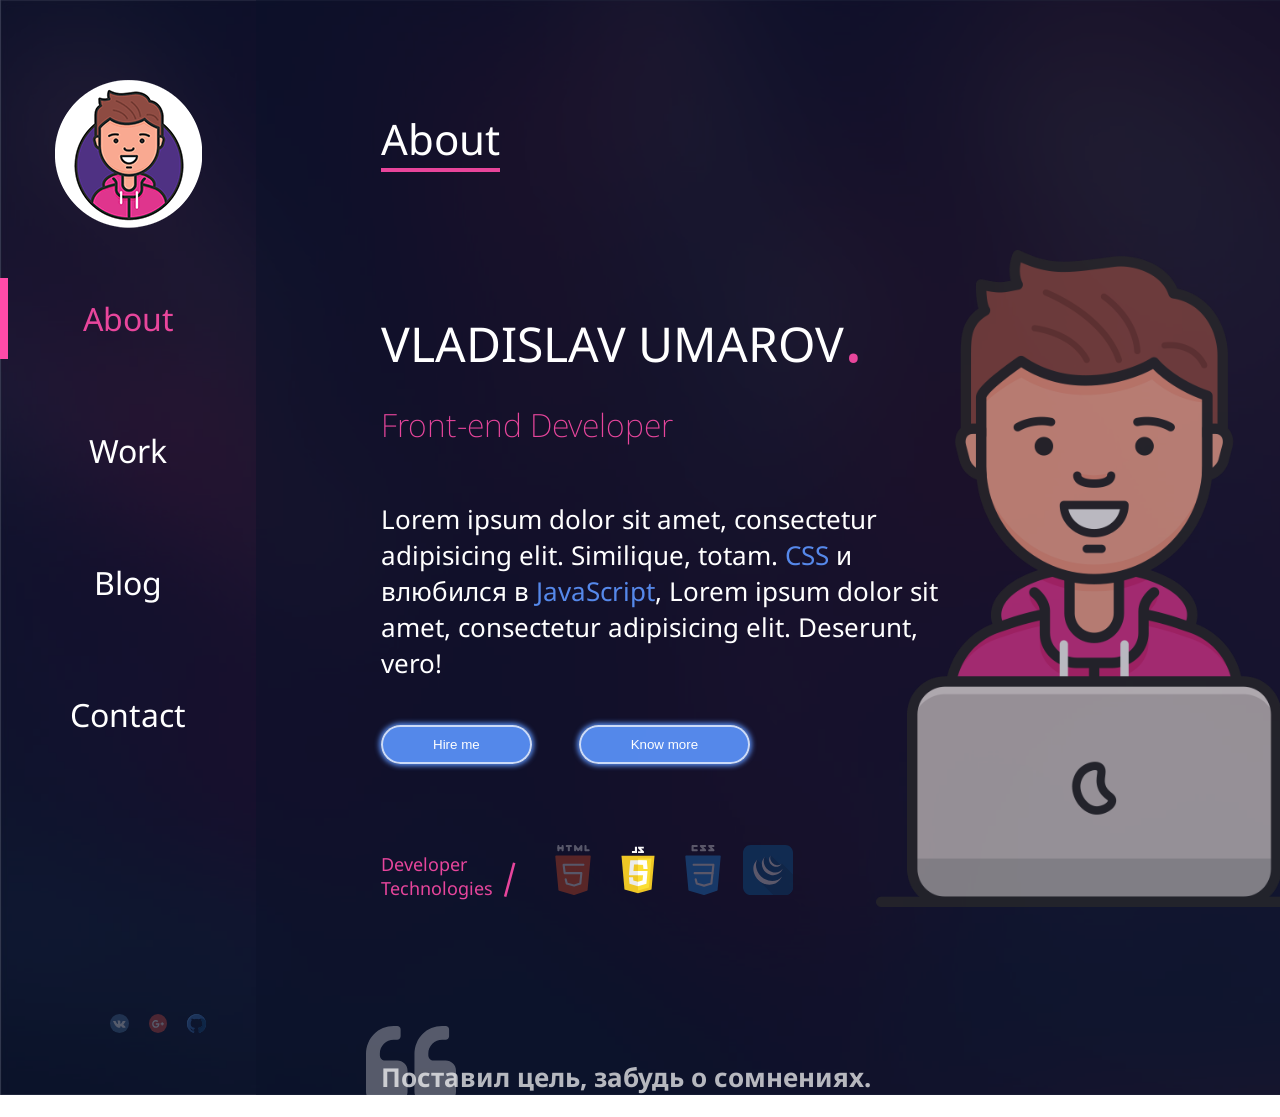
==== commit 636fa3e3: "add media queries and fix relative units" ====
--- a/about.html
+++ b/about.html
@@ -18,8 +18,8 @@
          <ul class="nav__list">
            <li class="nav__item"><a class="nav__link nav__link_active">About</a></li>
            <li class="nav__item"><a class="nav__link" href="index.html">Work</a></li>
-           <li class="nav__item nav__item_dis"><a class="nav__link" href="labs.html">Labs</a></li>
-           <li class="nav__item"><a class="nav__link" href="">Contact</a></li>
+           <li class="nav__item nav__item_dis"><a class="nav__link" href="labs.html">Blog</a></li>
+           <li class="nav__item"><a class="nav__link" href="contact.html">Contact</a></li>
          </ul>
        </nav>
     	</header>
--- a/css/style.css
+++ b/css/style.css
@@ -11,7 +11,9 @@
 ::-moz-scrollbar {
   width: 0;
 }
-
+*{
+  box-sizing: border-box;
+}
 html {
   box-sizing: border-box;
   width: 100vw;
@@ -23,6 +25,7 @@
 
 body {
   box-sizing: inherit;
+  box-sizing: border-box;
   width: 100%;
   height: 100%;
   padding: 0;
@@ -45,6 +48,11 @@
   cursor: url(../cur1089.cur), progress !important;
 }
 
+textarea,
+input {
+  box-sizing: border-box;
+}
+
 button {
   cursor: url(../cur1089.cur), progress !important;
 }
@@ -54,8 +62,8 @@
   flex-direction: row;
 
   display: flex;
-  min-height: 100vh;
-
+  min-height: 100%;
+  width: 100%;
   background-image: url(../img/bg.jpg);
   background-repeat: no-repeat;
   background-position: 0 0;
@@ -66,13 +74,13 @@
   flex-direction: column;
 
   display: flex;
-  max-width: 350px;
+  width: 20%;
   min-height: 100%;
 
   background-color: rgba(10,17,42, .8);
 }
 
-.container:before {
+/*.container:before {
   position: absolute;
   top: 250px;
   left: 345px;
@@ -88,13 +96,13 @@
 
   filter: blur(3px);
 }
-
+*/
 .index-column__right {
   position: relative;
   flex-direction: column;
-
-  display: flex;
-  width: 100vw;
+  padding: 0 60px;
+  display: flex;
+  width: 100%;
   min-height: 100%;
 
   background-color: rgba(10,17,42, .9);
@@ -120,22 +128,19 @@
 /*Боковое меню*/
 .header {
   min-width: 200px;
-  padding-top: 120px;
+  padding-top: 80px;
   margin: 0;
 }
-
-.avatar {
+.avatar{
+  display: flex;
   justify-content: center;
-
-  display: flex;
-}
-
-.avatar img {
+  margin-bottom: 50px;
+}
+.avatar__img{
   width: 150px;
   height: 150px;
-  margin: 0 auto;
-  margin-bottom: 70px;
-}
+}
+
 
 /* Навигация */
 .nav__list {
@@ -144,7 +149,6 @@
   display: flex;
   padding: 0;
   margin: 0;
-  margin-bottom: 140px;
 
   font-size: 32px;
   line-height: 32px;
@@ -153,9 +157,11 @@
 }
 
 .nav__item {
+  display: flex;
+  justify-content: center;
+  align-items: center;
+  width: 100%;
   position: relative;
-
-  padding: 25px;
   margin-bottom: 50px;
 }
 
@@ -197,9 +203,11 @@
 }
 
 .nav__link {
-  padding: 25px 117px;
-  margin-bottom: 50px;
-
+  display: block;
+  width: 100%;
+  height: 100%;
+  vertical-align: middle;
+  margin: 25px 0;
   text-align: center;
   text-decoration: none;
   color: #fff;
@@ -211,15 +219,12 @@
 
 /* Подвал с соцсетями */
 .footer__nav-bar {
-  position: relative;
-  bottom: 0;
-
-  min-width: 200px;
-  min-height: 20vh;
+  margin-top: auto;
 }
 
 .social__list {
   display: flex;
+  justify-content: center;
   margin: 0 auto;
   margin: 50px;
 
@@ -365,7 +370,6 @@
   margin-right: 40px;
 }
 
-.btn,
 .btn {
   padding: 10px 50px;
 
@@ -430,7 +434,7 @@
 .work {
   width: 100%;
   height: 100%;
-  min-width: 760px;
+
 }
 
 .block-entry {
@@ -439,7 +443,6 @@
   display: flex;
   padding: 110px 0 0 0;
   margin: 0;
-  margin-left: 60px;
 }
 
 .search {
@@ -598,6 +601,125 @@
 
 /*============== Gallery style ===============*/
 .gallery {
+  flex-direction: row;
+  flex-wrap: wrap;
+
+  display: flex;
+  justify-content: space-around;
+  width: 100%;
+
+
+  padding-top: 15px;
+  overflow: -moz-scrollbars-none;
+  overflow-x: hidden;
+  overflow-y: scroll;
+
+  -ms-overflow-style: none;
+}
+
+.gallery__item {
+  width: 325px;
+  height: 235px;
+  margin: 0 auto;
+  margin-bottom: 70px;
+}
+
+.bg-body {
+  position: fixed;
+  top: 0;
+  left: 0;
+  align-items: center;
+  flex-direction: column;
+  justify-content: center;
+  z-index: 999;
+
+  display: flex;
+  width: 100vw;
+  height: 100vh;
+
+  background-color: rgba(0,0,0, .2);
+}
+
+.gallery__img_zoom {
+  width: 800px;
+  height: 600px;
+
+  box-shadow: 0 0 5px 5px #fff;
+  border-radius: 10px;
+  border-radius: 2px solid #fff;
+}
+
+@keyframes closeImg {
+  0% {
+    transform: scale(1);
+
+    opacity: 0;
+  }
+
+  100% {
+    transform: scale(0);
+
+    opacity: .8;
+  }
+}
+
+@keyframes openImg {
+  0% {
+    transform: scale(0);
+  }
+
+  100% {
+    transform: scale(1);
+  }
+}
+
+.bg-open {
+  animation: openImg 1s;
+}
+
+.bg-close {
+  animation: closeImg 1s;
+}
+
+.gallery__img:hover {
+  box-shadow: 0 0 5px 1px rgba(255,255,255, .5);
+  border-radius: 10px;
+}
+
+.gallery__text {
+  font-size: 26px;
+  text-align: center;
+  color: rgba(255,255,255, .8);
+}
+
+.gallery__link {
+}
+
+.gallery__top,
+.gallery__bot {
+  position: relative;
+  top: 0;
+
+  width: 100%;
+  height: 5px;
+
+  padding: 0;
+  margin: 0 auto;
+
+
+  background-color: rgba(255,75,168, .9);
+  box-shadow: 0 4px 5px 7px rgba(0,0,0, .7);
+  border-radius: 20%;
+}
+.gallery__bot {
+  background-color: rgba(255,75,168, .9);
+  box-shadow: 0 -4px 5px 8px rgba(0,0,0, .7);
+}
+
+
+
+/*========= labs =========*/
+.labs-gallery {
   flex-direction: row;
   flex-wrap: wrap;
 
@@ -615,137 +737,6 @@
   -ms-overflow-style: none;
 }
 
-.gallery__item {
-  width: 325px;
-  height: 235px;
-  margin: 0 auto;
-  margin-bottom: 70px;
-}
-
-.bg-body {
-  position: fixed;
-  top: 0;
-  left: 0;
-  align-items: center;
-  flex-direction: column;
-  justify-content: center;
-  z-index: 999;
-
-  display: flex;
-  width: 100vw;
-  height: 100vh;
-
-  background-color: rgba(0,0,0, .2);
-}
-
-.gallery__img_zoom {
-  width: 800px;
-  height: 600px;
-
-  box-shadow: 0 0 5px 5px #fff;
-  border-radius: 10px;
-  border-radius: 2px solid #fff;
-}
-
-@keyframes closeImg {
-  0% {
-    transform: scale(1);
-
-    opacity: 0;
-  }
-
-  100% {
-    transform: scale(0);
-
-    opacity: .8;
-  }
-}
-
-@keyframes openImg {
-  0% {
-    transform: scale(0);
-  }
-
-  100% {
-    transform: scale(1);
-  }
-}
-
-.bg-open {
-  animation: openImg 1s;
-}
-
-.bg-close {
-  animation: closeImg 1s;
-}
-
-.gallery__img:hover {
-  box-shadow: 0 0 5px 1px rgba(255,255,255, .5);
-  border-radius: 10px;
-}
-
-.gallery__text {
-  font-size: 26px;
-  text-align: center;
-  color: rgba(255,255,255, .8);
-}
-
-.gallery__link {
-}
-
-.gallery_top {
-  position: relative;
-  top: 0;
-
-  width: 90%;
-  height: 5px;
-  max-width: 2500px;
-  min-width: 760px;
-  padding: 0;
-  margin: 0 auto;
-  margin-left: 60px;
-
-  background-color: rgba(255,75,168, .9);
-  box-shadow: 0 4px 5px 7px rgba(0,0,0, .7);
-  border-radius: 20%;
-}
-
-.gallery_bot {
-  position: relative;
-  top: 0;
-
-  width: 90%;
-  height: 5px;
-  max-width: 2500px;
-  min-width: 760px;
-  padding: 0;
-  margin: 0 auto;
-  margin-left: 60px;
-
-  background-color: rgba(255,75,168, .9);
-  box-shadow: 0 -4px 5px 8px rgba(0,0,0, .7);
-  border-radius: 20%;
-}
-
-/*========= labs =========*/
-.labs-gallery {
-  flex-direction: row;
-  flex-wrap: wrap;
-
-  display: flex;
-  width: 90%;
-  height: 800px;
-  max-width: 2500px;
-  min-width: 760px;
-  padding-top: 15px;
-  margin-left: 60px;
-  overflow: -moz-scrollbars-none;
-  overflow-x: hidden;
-  overflow-y: scroll;
-
-  -ms-overflow-style: none;
-}
-
 .labs-gallery__item {
   width: 480px;
   height: 650px;
@@ -773,7 +764,7 @@
   color: #fff;
 }
 
-.labs-gallery_text {
+.labs-gallery__text {
   margin: 0 30px;
   margin-bottom: 40px;
 
@@ -786,7 +777,7 @@
   -ms-hyphens: auto;
 }
 
-.labs-gallery__link {
+.labs-gallery__btn {
   padding: 10px;
   margin-left: 30px;
 
@@ -795,17 +786,27 @@
 }
 
 .blog-content {
+  position: relative;
+  align-items: center;
+  justify-content: center;
+
+  display: flex;
+  width: 50%;
+  height: 50%;
+}
+
+.blog-content__container {
   flex-direction: column;
-  justify-content: center;
-
-  display: flex;
-  width: 60%;
+
+  display: flex;
+  width: 100%;
+  height: 100%;
   height: 600px;
   overflow-y: scroll;
 
   color: #fff;
 
-  background-image: url(bg.jpg);
+  background-color: rgba(10,17,42, .9);
   box-shadow: 0 0 10px 4px rgba(255,75,168, .7);
   border: 3px solid rgba(255,255,255, .8);
   border-radius: 10px;
@@ -819,10 +820,115 @@
   padding: 0 5%;
 }
 
+.blog-content__img {
+  margin-bottom: 50px;
+
+  border-bottom: 4px solid #fff;
+}
+
 .blog-content__title {
   margin: 0 auto;
 
-  color: #fff;
+  font-size: 24px;
+  text-transform: uppercase;
+  color: #fff;
+}
+
+.blog-content__text {
+  font-size: 16px;
+  line-height: 24px;
+}
+
+.blog-content__btn {
+  position: relative;
+  top: -290px;
+  right: -20px;
+  align-items: center;
+  justify-content: center;
+
+  display: flex;
+  height: 20px
+  width: 20px;
+
+  color: #fff;
+
+  background-color: rgba(93,150,255, .9);
+  box-shadow: 0 0 5px 2px rgba(93,150,255, .9);
+  border: 2px solid rgba(255,255,255, .7);
+  border-radius: 200px 200px 200px 200px;
+}
+
+.blog-content__btn:hover {
+  color: #fff;
+
+  background-color: rgba(255,75,168, .9);
+  box-shadow: 0 0 5px 2px rgba(255,75,168, .9);
+  border: 2px solid rgba(255,255,255, .7);
+  border-radius: 200px 200px 200px 200px;
+}
+
+.contact {
+  height: 100%;
+  padding: 0 60px;
+}
+
+.contact__title {
+  margin-top: 0;
+  margin-bottom: 30px;
+
+  font-size: 36px;
+  font-weight: 400;
+}
+
+.form {
+  width: 100%;
+}
+.form__textarea {
+  box-sizing: border-box;
+  width: 100%;
+  min-height: 250px;
+  padding-top: 20px;
+  padding-left: 20px;
+  margin-bottom: 50px;
+  resize: none;
+  line-height: 24px;
+  font-size: 18px;
+  color: #fff;
+
+  background-color: transparent;
+  border: 1px solid rgba(255,255,255, .3);
+}
+
+.form__title {
+  margin-bottom: 30px;
+}
+
+.form-list__wrap {
+  align-content: space-between;
+  flex-wrap: wrap;
+  justify-content: space-between;
+
+  display: flex;
+  min-height: 180px;
+}
+
+.form-list__item {
+  width: 45%;
+  min-height: 80px;
+  padding: 10px 0 10px 30px;
+
+  font-size: 28px;
+  color: #fff;
+  background-color: transparent;
+  border: 1px solid rgba(255,255,255, .3);;
+}
+
+.form-list__item::placeholder {
+  color: rgba(255,255,255, .3);
+}
+
+.form-list__item:nth-child(2n) {
+  margin-right: 0;
 }
 
 .visuallyhidden {
@@ -837,3 +943,226 @@
 
   border: 0;
 }
+
+/*
+  ##Device = Desktops
+  ##Screen = 1281px to higher resolution desktops
+*/
+
+@media (min-width: 1281px) {
+
+  //CSS
+
+}
+
+/*
+  ##Device = Laptops, Desktops
+  ##Screen = B/w 1025px to 1280px
+*/
+
+@media (min-width: 1025px) and (max-width: 1280px) {
+
+  //CSS
+
+}
+
+/*
+  ##Device = Tablets, Ipads (portrait)
+  ##Screen = B/w 768px to 1024px
+*/
+
+@media (min-width: 768px) and (max-width: 1024px) {
+  .container{
+    flex-direction: column;
+  }
+  .index-column__left{
+    width: 100%;
+  }
+  .index-column__right{
+    padding: 20px;
+    padding-bottom: 80px;
+  }
+  .block-entry{
+    padding-top: 20px;
+    height: 150px;
+  }
+  .nav__link_active:before {
+  width: 0px;
+  height: 0px;
+}
+.nav__link_active{
+  border-bottom: 3px solid rgba(255, 75,168, 0.9);
+}
+  .header{
+    padding: 0 50px;
+    padding-top: 50px;
+    display: flex;
+  }
+  .nav-bar{
+    width: 100%;
+    height: 150px;
+  }
+  .nav__list{
+    height: 150px;
+    flex-wrap: wrap;
+    flex-direction: row;
+    justify-content: space-between;
+    align-items: center;
+    margin-left: 30px;
+  }
+  .nav__item{
+    width: auto;
+    margin: 0;
+    padding: 0;
+  }
+  .nav__link{
+    padding: 0;
+  }
+  .gallery{
+    padding: 0;
+    padding-top: 20px;
+    min-width: 100%;
+  }
+  ..gallery__item{
+    margin: 0;
+  }
+  .social__list{
+    display: flex;
+    justify-content: flex-end;
+    margin: 0;
+    padding: 0 50px;
+    margin-bottom: 30px;
+  }
+
+
+}
+
+/*
+  ##Device = Tablets, Ipads (landscape)
+  ##Screen = B/w 768px to 1024px
+*/
+
+@media (min-width: 768px) and (max-width: 1024px) and (orientation: landscape) {
+
+  //CSS
+
+}
+
+/*
+  ##Device = Low Resolution Tablets, Mobiles (Landscape)
+  ##Screen = B/w 481px to 767px
+*/
+
+@media (min-width: 481px) and (max-width: 767px) {
+
+
+
+}
+/* iphone 5 */
+@media only screen and (min-device-width: 320px) and (max-device-height: 568px) and (-webkit-device-pixel-ratio: 2) { }
+
+/* iphone 6, 6s, 7, 8 */
+@media only screen and (min-device-width: 375px) and (max-device-height: 667px) and (-webkit-device-pixel-ratio: 2) { }
+
+/* iphone 6+, 6s+, 7+, 8+ */
+
+@media only screen and (min-device-width: 414px) and (max-device-height: 736px) and (-webkit-device-pixel-ratio: 3) {
+  .container{
+    flex-direction: column;
+  }
+  .index-column__left{
+    width: 100%;
+  }
+  .index-column__right{
+    padding: 20px;
+    padding-bottom: 80px;
+  }
+  .block-entry{
+    padding-top: 20px;
+    height: 150px;
+  }
+  .nav__link_active:before {
+  width: 0px;
+  height: 0px;
+}
+.nav__link_active{
+  border-bottom: 3px solid rgba(255, 75,168, 0.9);
+}
+  .header{
+    padding: 0 50px;
+    padding-top: 50px;
+    display: flex;
+  }
+  .nav-bar{
+    width: 100%;
+    height: 150px;
+  }
+  .nav__list{
+    height: 150px;
+    flex-wrap: wrap;
+    flex-direction: row;
+    justify-content: space-between;
+    align-items: center;
+    margin-left: 30px;
+  }
+  .nav__item{
+    width: auto;
+    margin: 0;
+    padding: 0;
+  }
+  .nav__link{
+    padding: 0;
+  }
+  /*============ About ===============*/
+  .index-column__right_avatar:after {
+    width: 0;
+    height: 0;
+  }
+  .entry{
+    width: 100%;
+    margin: 0;
+    padding: 0;
+  }
+  .entry__title{
+    margin-bottom: 50px;
+  }
+  .preview{
+    margin-bottom: 20px;
+  }
+  .preview-menu{
+    flex-wrap: wrap;
+  }
+  .preview-menu__item{
+    margin-bottom: 20px;
+  }
+  /*============ Gallery ===============*/
+  .gallery{
+    padding: 0;
+    padding-top: 20px;
+    min-width: 100%;
+  }
+  .gallery__item{
+    margin-bottom: 60px;
+  }
+  .social__list{
+    display: flex;
+    justify-content: flex-end;
+    margin: 0;
+    padding: 0 50px;
+    margin-bottom: 30px;
+  }
+}
+
+@media only screen and (min-device-width: 414px) and (max-device-height: 736px) and (orientation: portrait){
+  .header{
+    padding: 0 15px;
+    padding-top: 50px;
+    display: flex;
+  }
+  .avatar__img{
+    margin-bottom:  15px;
+  }
+}
+
+/* iphone X */
+@media only screen and (min-device-width: 375px) and (max-device-height: 812px) and (-webkit-device-pixel-ratio: 3) { }
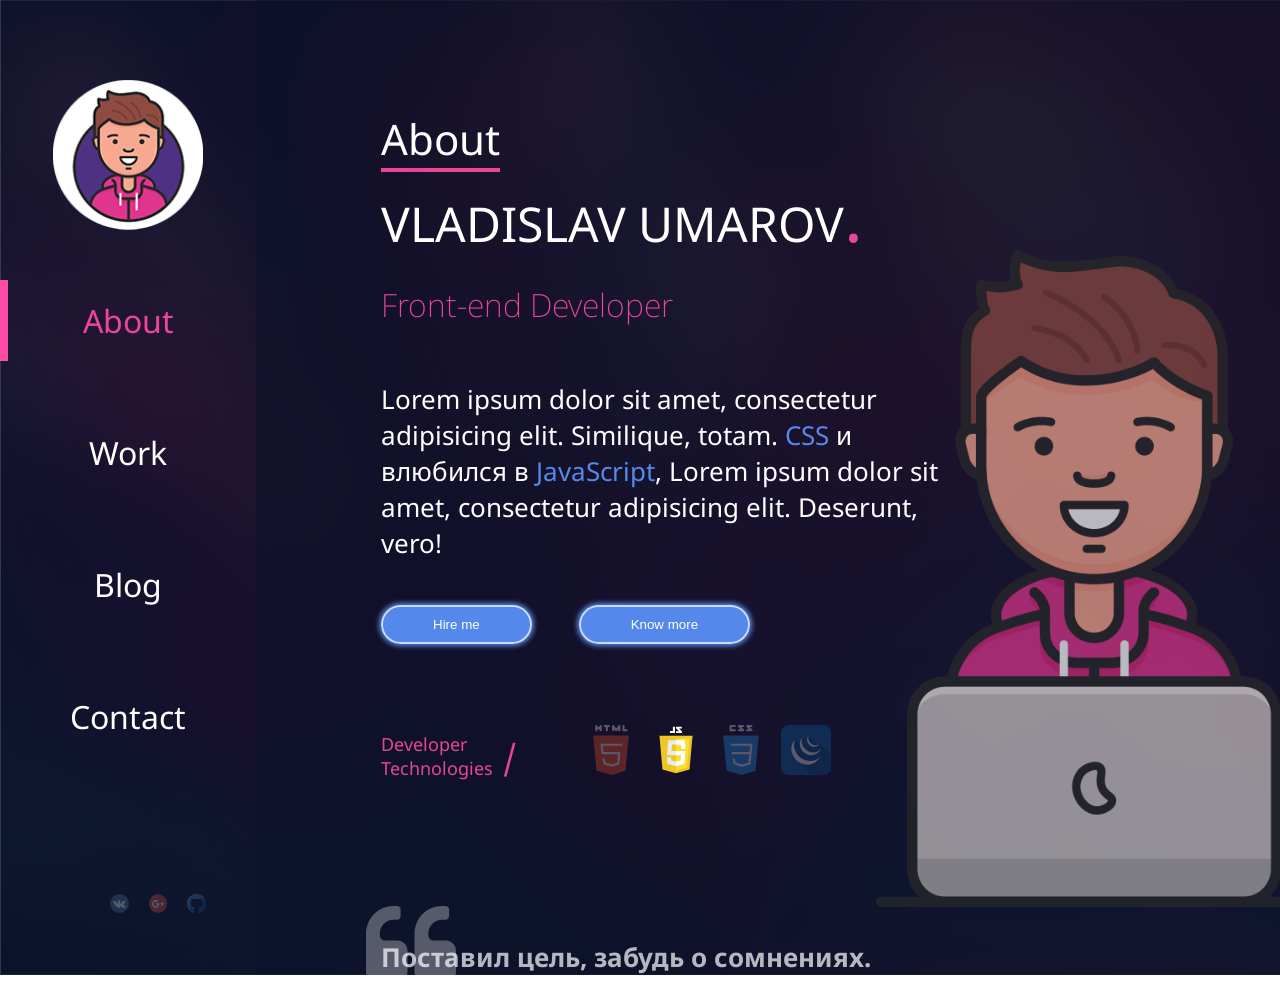
==== commit b8e82bbb: "fix media for iphone X mxs max" ====
--- a/about.html
+++ b/about.html
@@ -9,20 +9,20 @@
 </head>
 <body>
   <div class="container">
-  <div class="index-column__left">
-    	<header class="header">
-    	 <div class="avatar">
-         <img src="img/avatar.png" alt="avatar" a>
+    <div class="index-column__left">
+      <header class="header">
+       <div class="avatar">
+         <img class="avatar__img" src="img/avatar.png" alt="avatar">
        </div>
        <nav class="nav-bar">
          <ul class="nav__list">
-           <li class="nav__item"><a class="nav__link nav__link_active">About</a></li>
+          <li class="nav__item"><a class="nav__link nav__link_active">About</a></li>
            <li class="nav__item"><a class="nav__link" href="index.html">Work</a></li>
            <li class="nav__item nav__item_dis"><a class="nav__link" href="labs.html">Blog</a></li>
            <li class="nav__item"><a class="nav__link" href="contact.html">Contact</a></li>
          </ul>
        </nav>
-    	</header>
+      </header>
 
       <footer class="footer__nav-bar">
         <ul class="social__list">
@@ -32,6 +32,7 @@
        </ul>
       </footer>
   </div>
+
   <div class="index-column__right index-column__right_avatar">
     <main class="entry">
       <h2 class="entry__title"><span class="entry__title_eff">About</span></h2>
@@ -44,7 +45,7 @@
          <button class="entry__btn entry__btn_left btn">Hire me</button>
          <button class="entry__btn btn">Know more</button>
          <div class="preview">
-         <p class="preview__title">Developer<br>Technologies</p>
+         <p class="preview__title">Developer Technologies</p>
            <ul class="preview-menu">
              <li class="preview-menu__item">
               <a class="preview-menu__link">
@@ -72,6 +73,7 @@
       </section>
     </main>
   </div>
+  </div>
 <script type="text/javascript" src="js/main.js"></script>
 </body>
 </html>
--- a/css/style.css
+++ b/css/style.css
@@ -11,9 +11,11 @@
 ::-moz-scrollbar {
   width: 0;
 }
-*{
+
+* {
   box-sizing: border-box;
 }
+
 html {
   box-sizing: border-box;
   width: 100vw;
@@ -62,8 +64,9 @@
   flex-direction: row;
 
   display: flex;
+  width: 100%;
   min-height: 100%;
-  width: 100%;
+
   background-image: url(../img/bg.jpg);
   background-repeat: no-repeat;
   background-position: 0 0;
@@ -100,10 +103,11 @@
 .index-column__right {
   position: relative;
   flex-direction: column;
+
+  display: flex;
+  width: 100%;
+  min-height: 100%;
   padding: 0 60px;
-  display: flex;
-  width: 100%;
-  min-height: 100%;
 
   background-color: rgba(10,17,42, .9);
 }
@@ -127,20 +131,25 @@
 
 /*Боковое меню*/
 .header {
+  flex-direction: column;
+
+  display: flex;
   min-width: 200px;
   padding-top: 80px;
   margin: 0;
 }
-.avatar{
-  display: flex;
+
+.avatar {
   justify-content: center;
+
+  display: flex;
   margin-bottom: 50px;
 }
-.avatar__img{
+
+.avatar__img {
   width: 150px;
   height: 150px;
 }
-
 
 /* Навигация */
 .nav__list {
@@ -157,11 +166,12 @@
 }
 
 .nav__item {
-  display: flex;
+  position: relative;
+  align-items: center;
   justify-content: center;
-  align-items: center;
-  width: 100%;
-  position: relative;
+
+  display: flex;
+  width: 100%;
   margin-bottom: 50px;
 }
 
@@ -206,11 +216,12 @@
   display: block;
   width: 100%;
   height: 100%;
-  vertical-align: middle;
   margin: 25px 0;
+
   text-align: center;
   text-decoration: none;
   color: #fff;
+  vertical-align: middle;
 }
 
 .nav__link_active {
@@ -223,8 +234,9 @@
 }
 
 .social__list {
-  display: flex;
   justify-content: center;
+
+  display: flex;
   margin: 0 auto;
   margin: 50px;
 
@@ -286,7 +298,6 @@
 .entry__title {
   padding: 0;
   margin: 0;
-  margin-bottom: 120px;
 
   font-size: 42px;
   font-weight: 400;
@@ -341,6 +352,8 @@
 .preview__title {
   position: relative;
 
+  width: 150px;
+
   font-size: 18px;
   color: rgba(255,75,168, .9);
 }
@@ -434,7 +447,6 @@
 .work {
   width: 100%;
   height: 100%;
-
 }
 
 .block-entry {
@@ -443,6 +455,7 @@
   display: flex;
   padding: 110px 0 0 0;
   margin: 0;
+  margin-bottom: 140px;
 }
 
 .search {
@@ -603,12 +616,10 @@
 .gallery {
   flex-direction: row;
   flex-wrap: wrap;
-
-  display: flex;
   justify-content: space-around;
-  width: 100%;
-
-
+
+  display: flex;
+  width: 100%;
   padding-top: 15px;
   overflow: -moz-scrollbars-none;
   overflow-x: hidden;
@@ -641,8 +652,8 @@
 }
 
 .gallery__img_zoom {
-  width: 800px;
-  height: 600px;
+  width: 60%;
+  height: 70%;
 
   box-shadow: 0 0 5px 5px #fff;
   border-radius: 10px;
@@ -679,6 +690,10 @@
 
 .bg-close {
   animation: closeImg 1s;
+}
+
+.gallery__img {
+  border-radius: 10px;
 }
 
 .gallery__img:hover {
@@ -702,21 +717,18 @@
 
   width: 100%;
   height: 5px;
-
   padding: 0;
   margin: 0 auto;
-
 
   background-color: rgba(255,75,168, .9);
   box-shadow: 0 4px 5px 7px rgba(0,0,0, .7);
   border-radius: 20%;
 }
+
 .gallery__bot {
   background-color: rgba(255,75,168, .9);
   box-shadow: 0 -4px 5px 8px rgba(0,0,0, .7);
 }
-
-
 
 /*========= labs =========*/
 .labs-gallery {
@@ -724,12 +736,9 @@
   flex-wrap: wrap;
 
   display: flex;
-  width: 90%;
-  height: 800px;
-  max-width: 2500px;
-  min-width: 760px;
+  width: 100%;
+
   padding-top: 15px;
-  margin-left: 60px;
   overflow: -moz-scrollbars-none;
   overflow-x: hidden;
   overflow-y: scroll;
@@ -753,7 +762,7 @@
   width: 480px;
   height: 380px;
 
-  border: -2px solid #fff;
+  border: 2px solid #fff;
   border-radius: 5px;
 }
 
@@ -799,9 +808,8 @@
   flex-direction: column;
 
   display: flex;
-  width: 100%;
-  height: 100%;
-  height: 600px;
+  width: 70%;
+  height: 90%;
   overflow-y: scroll;
 
   color: #fff;
@@ -816,13 +824,14 @@
   flex-direction: column;
 
   display: flex;
-  width: 90%;
+  width: 100%;
   padding: 0 5%;
 }
 
 .blog-content__img {
   margin-bottom: 50px;
-
+  height: 100%;
+  width: 100%;
   border-bottom: 4px solid #fff;
 }
 
@@ -883,6 +892,7 @@
 .form {
   width: 100%;
 }
+
 .form__textarea {
   box-sizing: border-box;
   width: 100%;
@@ -890,13 +900,15 @@
   padding-top: 20px;
   padding-left: 20px;
   margin-bottom: 50px;
-  resize: none;
+
+  font-size: 18px;
   line-height: 24px;
-  font-size: 18px;
   color: #fff;
 
   background-color: transparent;
   border: 1px solid rgba(255,255,255, .3);
+
+  resize: none;
 }
 
 .form__title {
@@ -919,6 +931,7 @@
 
   font-size: 28px;
   color: #fff;
+
   background-color: transparent;
   border: 1px solid rgba(255,255,255, .3);;
 }
@@ -944,225 +957,173 @@
   border: 0;
 }
 
-/*
-  ##Device = Desktops
-  ##Screen = 1281px to higher resolution desktops
-*/
-
-@media (min-width: 1281px) {
-
-  //CSS
-
-}
-
-/*
-  ##Device = Laptops, Desktops
-  ##Screen = B/w 1025px to 1280px
-*/
-
-@media (min-width: 1025px) and (max-width: 1280px) {
-
-  //CSS
-
-}
-
-/*
-  ##Device = Tablets, Ipads (portrait)
-  ##Screen = B/w 768px to 1024px
-*/
-
-@media (min-width: 768px) and (max-width: 1024px) {
-  .container{
+@media
+  only screen and (-webkit-min-device-pixel-ratio: 3),
+  only screen and (   min--moz-device-pixel-ratio: 3),
+  only screen and (     -o-min-device-pixel-ratio: 3/1),
+  only screen and (        min-device-pixel-ratio: 3),
+  only screen and (                min-resolution: 458dpi),
+  only screen and (                min-resolution: 3dppx),
+  only screen and (min-width: 414px) and (orientation: portrait) {
+  .container {
     flex-direction: column;
   }
-  .index-column__left{
+
+  /*=========== Header =============*/
+  .index-column__left {
     width: 100%;
-  }
-  .index-column__right{
-    padding: 20px;
-    padding-bottom: 80px;
-  }
-  .block-entry{
-    padding-top: 20px;
-    height: 150px;
-  }
-  .nav__link_active:before {
-  width: 0px;
-  height: 0px;
-}
-.nav__link_active{
-  border-bottom: 3px solid rgba(255, 75,168, 0.9);
-}
-  .header{
-    padding: 0 50px;
-    padding-top: 50px;
-    display: flex;
-  }
-  .nav-bar{
+    padding: 20px 15px 20px 15px;
+  }
+
+  .header {
+    flex-direction: row;
+
     width: 100%;
-    height: 150px;
-  }
-  .nav__list{
-    height: 150px;
+    padding: 0;
+    margin-bottom: 15px;
+  }
+
+  .nav-bar {
+    width: 100%;
+  }
+
+  .avatar {
+    margin: 0;
+  }
+
+  .nav__list {
+    align-items: center;
+    flex-direction: row;
     flex-wrap: wrap;
-    flex-direction: row;
     justify-content: space-between;
-    align-items: center;
-    margin-left: 30px;
-  }
-  .nav__item{
+
+    width: 100%;
+    height: 100%;
+  }
+
+  .nav__item {
     width: auto;
+    margin: 0 auto;
+  }
+
+  .nav__item:hover {
+    background-color: transparent;
+  }
+
+  .nav__link {
+    padding-bottom: 5px;
     margin: 0;
+  }
+
+  .nav__link_active {
+    border-bottom: 3px solid #fff;
+    border-radius: 7px;
+  }
+
+  .nav__link_active:before,
+  .nav__item:hover::before {
+    display: none;
+  }
+
+  .social__list {
+    margin: 0;
+  }
+
+  /*==============Index-right================*/
+  .index-column__right {
+    padding: 25px 15px 60px 15px;
+  }
+
+  /*==============About================*/
+
+  .entry {
+    width: 100%;
     padding: 0;
-  }
-  .nav__link{
-    padding: 0;
-  }
-  .gallery{
+    margin-left: 0;
+  }
+
+  .about {
+  }
+
+  .index-column__right_avatar:after {
+    top: 0;
+    left: 0;
+
+    width: 0;
+  }
+
+  .preview__title {
+    margin: 0;
+  }
+
+  .preview-menu {
+    width: 200px;
     padding: 0;
     padding-top: 20px;
-    min-width: 100%;
-  }
-  ..gallery__item{
     margin: 0;
-  }
-  .social__list{
-    display: flex;
-    justify-content: flex-end;
-    margin: 0;
-    padding: 0 50px;
-    margin-bottom: 30px;
-  }
-
-
-}
-
-/*
-  ##Device = Tablets, Ipads (landscape)
-  ##Screen = B/w 768px to 1024px
-*/
-
-@media (min-width: 768px) and (max-width: 1024px) and (orientation: landscape) {
-
-  //CSS
-
-}
-
-/*
-  ##Device = Low Resolution Tablets, Mobiles (Landscape)
-  ##Screen = B/w 481px to 767px
-*/
-
-@media (min-width: 481px) and (max-width: 767px) {
-
-
-
-}
-/* iphone 5 */
-@media only screen and (min-device-width: 320px) and (max-device-height: 568px) and (-webkit-device-pixel-ratio: 2) { }
-
-/* iphone 6, 6s, 7, 8 */
-@media only screen and (min-device-width: 375px) and (max-device-height: 667px) and (-webkit-device-pixel-ratio: 2) { }
-
-/* iphone 6+, 6s+, 7+, 8+ */
-
-@media only screen and (min-device-width: 414px) and (max-device-height: 736px) and (-webkit-device-pixel-ratio: 3) {
-  .container{
-    flex-direction: column;
-  }
-  .index-column__left{
-    width: 100%;
-  }
-  .index-column__right{
-    padding: 20px;
-    padding-bottom: 80px;
-  }
-  .block-entry{
-    padding-top: 20px;
-    height: 150px;
-  }
-  .nav__link_active:before {
-  width: 0px;
-  height: 0px;
-}
-.nav__link_active{
-  border-bottom: 3px solid rgba(255, 75,168, 0.9);
-}
-  .header{
-    padding: 0 50px;
-    padding-top: 50px;
-    display: flex;
-  }
-  .nav-bar{
-    width: 100%;
-    height: 150px;
-  }
-  .nav__list{
-    height: 150px;
-    flex-wrap: wrap;
-    flex-direction: row;
-    justify-content: space-between;
-    align-items: center;
-    margin-left: 30px;
-  }
-  .nav__item{
-    width: auto;
-    margin: 0;
+    overflow-x: scroll;
+  }
+
+  /*==============Gallery================*/
+  .block-entry {
     padding: 0;
-  }
-  .nav__link{
+    margin-bottom: 60px;
+  }
+
+  .gallery {
+    height: 500px;
+  }
+
+  .gallery__img_zoom {
+    width: 80%;
+    height: 55%;
+  }
+  /*==============Blog================*/
+  .labs-gallery{
     padding: 0;
-  }
-  /*============ About ===============*/
-  .index-column__right_avatar:after {
-    width: 0;
-    height: 0;
-  }
-  .entry{
-    width: 100%;
-    margin: 0;
-    padding: 0;
-  }
-  .entry__title{
-    margin-bottom: 50px;
-  }
-  .preview{
-    margin-bottom: 20px;
-  }
-  .preview-menu{
-    flex-wrap: wrap;
-  }
-  .preview-menu__item{
-    margin-bottom: 20px;
-  }
-  /*============ Gallery ===============*/
-  .gallery{
-    padding: 0;
-    padding-top: 20px;
-    min-width: 100%;
-  }
-  .gallery__item{
-    margin-bottom: 60px;
-  }
-  .social__list{
-    display: flex;
-    justify-content: flex-end;
-    margin: 0;
-    padding: 0 50px;
-    margin-bottom: 30px;
-  }
-}
-
-@media only screen and (min-device-width: 414px) and (max-device-height: 736px) and (orientation: portrait){
-  .header{
-    padding: 0 15px;
-    padding-top: 50px;
-    display: flex;
-  }
-  .avatar__img{
-    margin-bottom:  15px;
-  }
-}
-
-/* iphone X */
-@media only screen and (min-device-width: 375px) and (max-device-height: 812px) and (-webkit-device-pixel-ratio: 3) { }
+    height: 600px;
+    border-radius: 5px;
+  }
+  .labs-gallery__item{
+    width: 387px;
+    height: 600px;
+  }
+  .labs-gallery__img {
+  width: 100%;
+  height: 330px;
+  }
+  .blog-content{
+    width: 90%;
+    height: 50%;
+  }
+  .blog-content__container{
+    width: 90%;
+  }
+  .blog-content__title{
+    font-size: 18px;
+  }
+  .blog-content__btn{
+    top: -170px;
+    right: -15px;
+
+  }
+
+}
+
+@media only screen and (min-width: 414px) and (orientation: landscape) {
+  .gallery__img_zoom {
+    width: 80%;
+    height: 90%;
+  }
+  .blog-content{
+    width: 90%;
+    height: 95%;
+  }
+  .blog-content__title{
+    font-size: 18px;
+  }
+  .blog-content__btn{
+    top: -150px;
+  }
+}
+/* Retina styles here */
